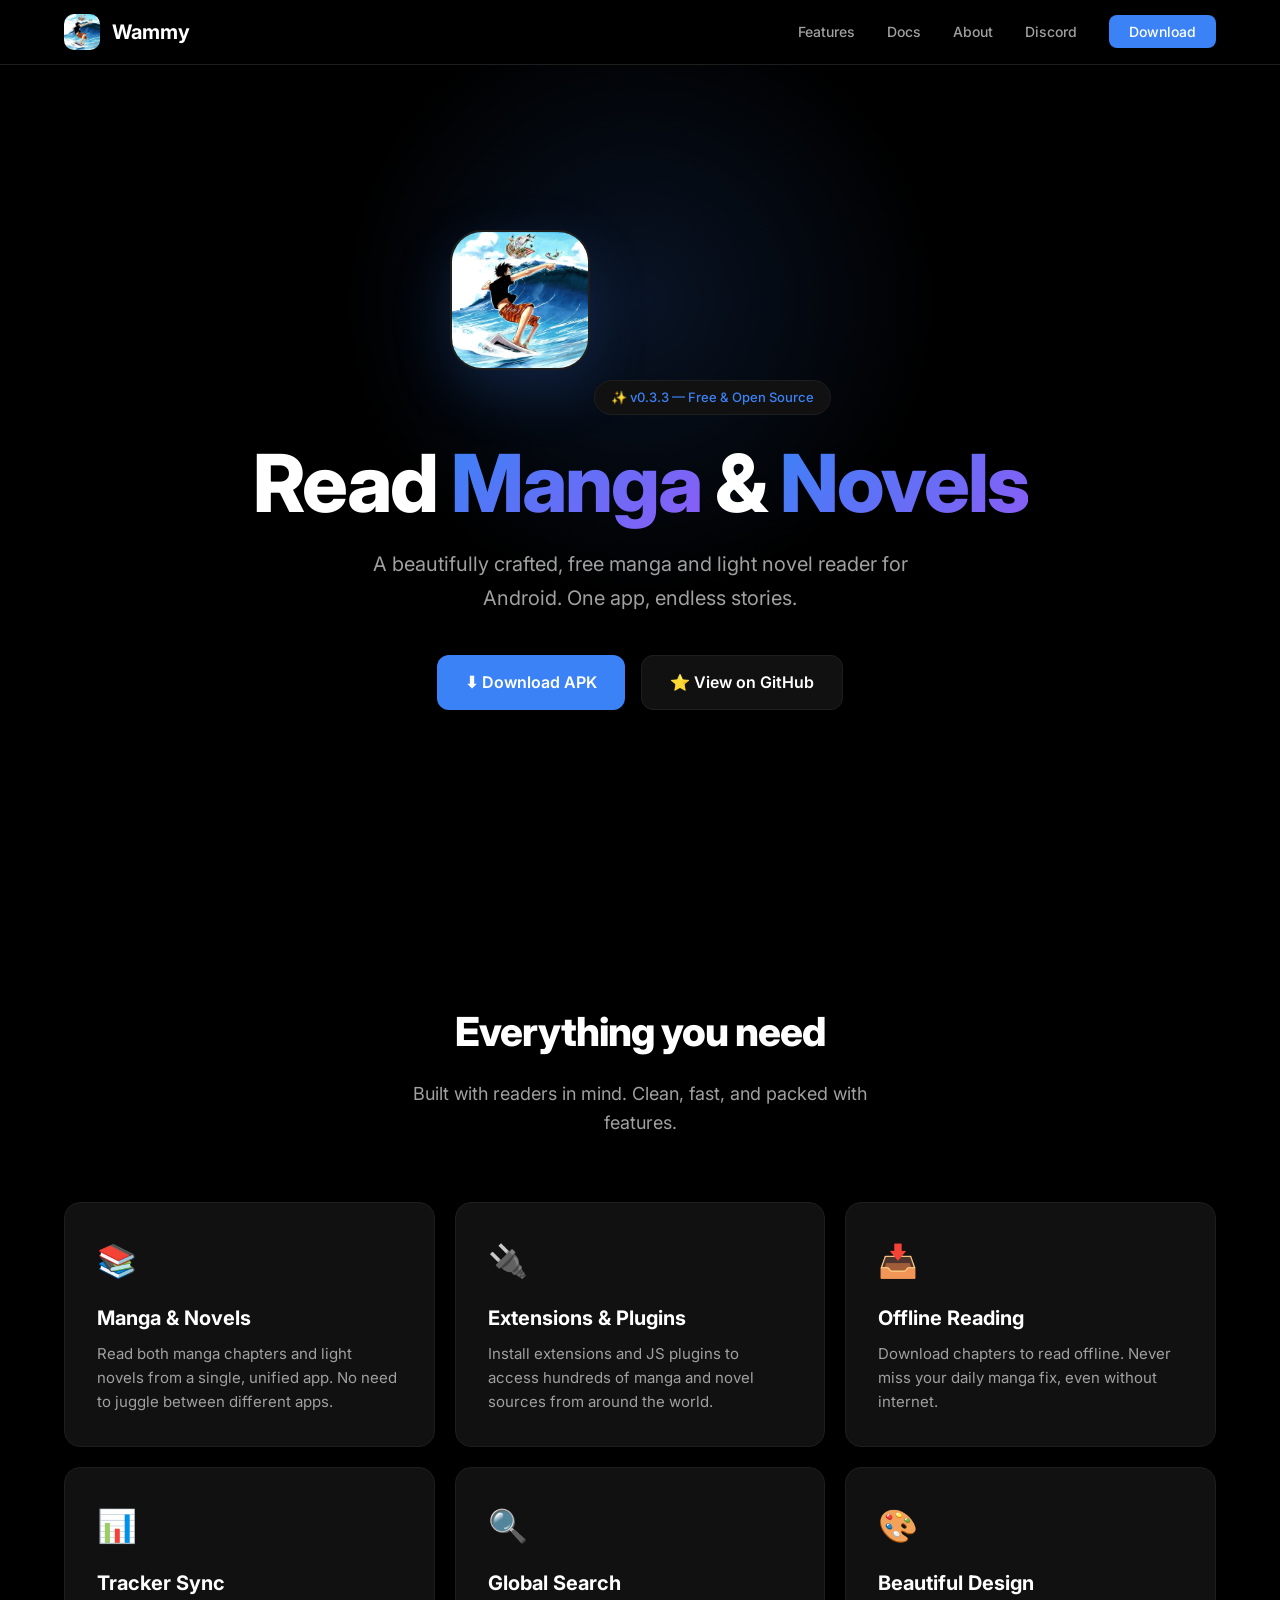
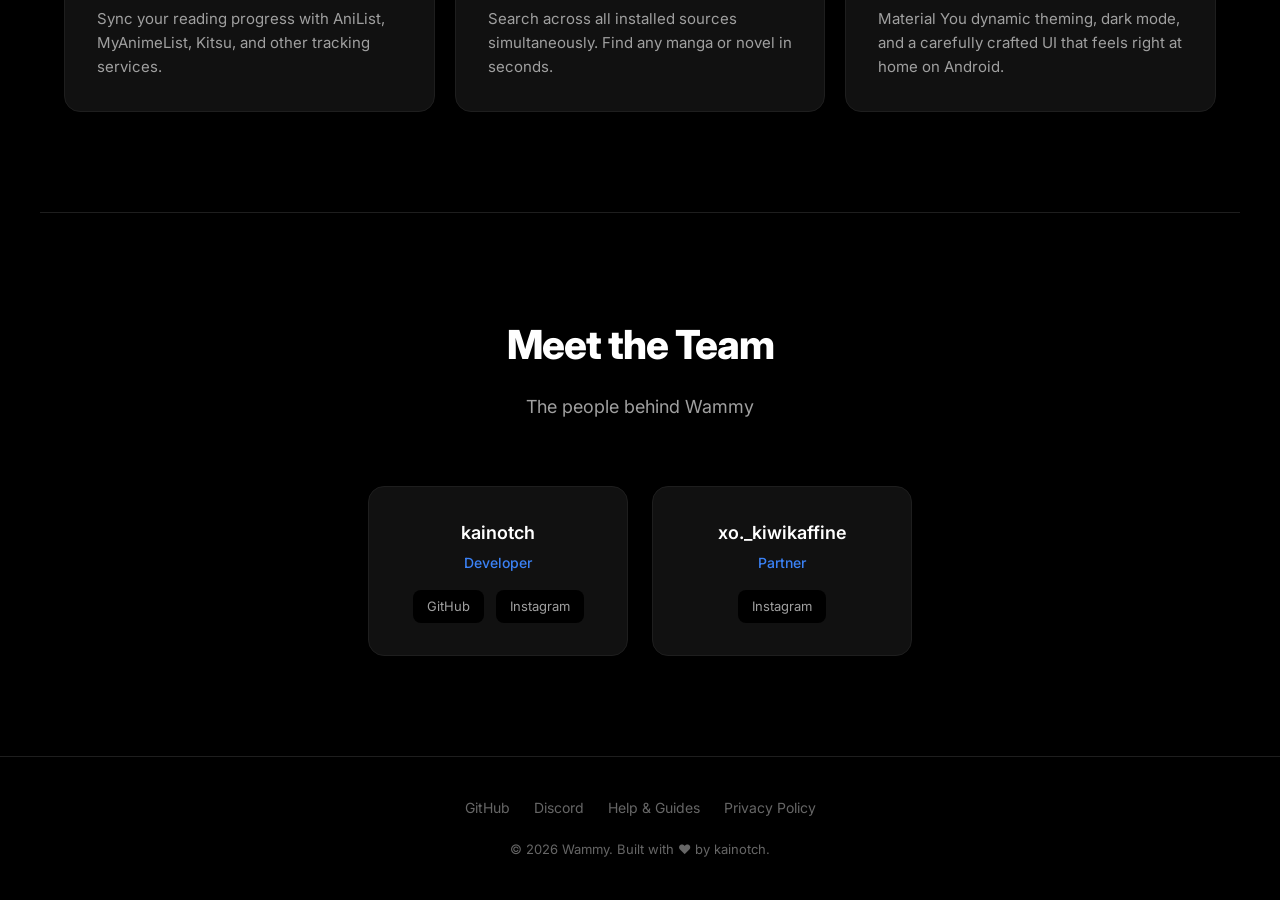
==== index.html @ 6b8b0a70 "Initial website launch" ====
<!DOCTYPE html>
<html lang="en">
<head>
    <meta charset="UTF-8">
    <meta name="viewport" content="width=device-width, initial-scale=1.0">
    <title>Wammy — Manga & Novel Reader</title>
    <meta name="description" content="Wammy is a free, open-source manga and novel reader for Android. Read manga and light novels from multiple sources in one beautiful app.">
    <meta name="theme-color" content="#000000">
    <meta property="og:title" content="Wammy — Manga & Novel Reader">
    <meta property="og:description" content="A free, open-source manga and novel reader for Android.">
    <meta property="og:image" content="https://wammy-otaku.github.io/assets/wammy-logo.jpg">
    <meta property="og:type" content="website">
    <meta property="og:url" content="https://wammy-otaku.github.io">
    <link rel="icon" type="image/jpeg" href="/assets/wammy-logo.jpg">
    <style>
        @import url('https://fonts.googleapis.com/css2?family=Inter:wght@300;400;500;600;700;800;900&display=swap');

        * {
            margin: 0;
            padding: 0;
            box-sizing: border-box;
        }

        :root {
            --bg-primary: #000000;
            --bg-secondary: #0a0a0a;
            --bg-card: #111111;
            --bg-card-hover: #1a1a1a;
            --text-primary: #ffffff;
            --text-secondary: #a0a0a0;
            --text-muted: #666666;
            --accent: #3b82f6;
            --accent-hover: #2563eb;
            --accent-glow: rgba(59, 130, 246, 0.15);
            --border: #1e1e1e;
            --gradient-start: #3b82f6;
            --gradient-end: #8b5cf6;
        }

        body {
            font-family: 'Inter', -apple-system, BlinkMacSystemFont, sans-serif;
            background: var(--bg-primary);
            color: var(--text-primary);
            line-height: 1.6;
            overflow-x: hidden;
        }

        /* Navbar */
        nav {
            position: fixed;
            top: 0;
            width: 100%;
            z-index: 100;
            background: rgba(0, 0, 0, 0.8);
            backdrop-filter: blur(20px);
            -webkit-backdrop-filter: blur(20px);
            border-bottom: 1px solid var(--border);
        }

        .nav-container {
            max-width: 1200px;
            margin: 0 auto;
            padding: 0 24px;
            height: 64px;
            display: flex;
            align-items: center;
            justify-content: space-between;
        }

        .nav-brand {
            display: flex;
            align-items: center;
            gap: 12px;
            text-decoration: none;
            color: var(--text-primary);
            font-weight: 700;
            font-size: 20px;
        }

        .nav-brand img {
            width: 36px;
            height: 36px;
            border-radius: 10px;
        }

        .nav-links {
            display: flex;
            gap: 32px;
            list-style: none;
        }

        .nav-links a {
            text-decoration: none;
            color: var(--text-secondary);
            font-size: 14px;
            font-weight: 500;
            transition: color 0.2s;
        }

        .nav-links a:hover {
            color: var(--text-primary);
        }

        .nav-cta {
            background: var(--accent);
            color: white !important;
            padding: 8px 20px;
            border-radius: 8px;
            font-weight: 600;
            transition: background 0.2s, transform 0.2s;
        }

        .nav-cta:hover {
            background: var(--accent-hover);
            transform: translateY(-1px);
        }

        /* Hero */
        .hero {
            min-height: 100vh;
            display: flex;
            align-items: center;
            justify-content: center;
            text-align: center;
            padding: 120px 24px 80px;
            position: relative;
        }

        .hero::before {
            content: '';
            position: absolute;
            top: 0;
            left: 50%;
            transform: translateX(-50%);
            width: 600px;
            height: 600px;
            background: radial-gradient(circle, var(--accent-glow) 0%, transparent 70%);
            pointer-events: none;
        }

        .hero-content {
            max-width: 800px;
            position: relative;
            z-index: 1;
        }

        .hero-logo {
            width: 140px;
            height: 140px;
            border-radius: 32px;
            margin-bottom: 32px;
            box-shadow: 0 20px 60px rgba(59, 130, 246, 0.2);
            border: 2px solid var(--border);
        }

        .hero-badge {
            display: inline-block;
            padding: 6px 16px;
            background: var(--bg-card);
            border: 1px solid var(--border);
            border-radius: 100px;
            font-size: 13px;
            color: var(--accent);
            font-weight: 500;
            margin-bottom: 24px;
        }

        .hero h1 {
            font-size: clamp(48px, 8vw, 80px);
            font-weight: 800;
            letter-spacing: -2px;
            line-height: 1.1;
            margin-bottom: 20px;
        }

        .hero h1 span {
            background: linear-gradient(135deg, var(--gradient-start), var(--gradient-end));
            -webkit-background-clip: text;
            -webkit-text-fill-color: transparent;
            background-clip: text;
        }

        .hero p {
            font-size: 20px;
            color: var(--text-secondary);
            max-width: 560px;
            margin: 0 auto 40px;
            line-height: 1.7;
        }

        .hero-buttons {
            display: flex;
            gap: 16px;
            justify-content: center;
            flex-wrap: wrap;
        }

        .btn {
            display: inline-flex;
            align-items: center;
            gap: 8px;
            padding: 14px 28px;
            border-radius: 12px;
            font-size: 16px;
            font-weight: 600;
            text-decoration: none;
            transition: all 0.2s;
        }

        .btn-primary {
            background: var(--accent);
            color: white;
        }

        .btn-primary:hover {
            background: var(--accent-hover);
            transform: translateY(-2px);
            box-shadow: 0 8px 32px rgba(59, 130, 246, 0.3);
        }

        .btn-secondary {
            background: var(--bg-card);
            color: var(--text-primary);
            border: 1px solid var(--border);
        }

        .btn-secondary:hover {
            background: var(--bg-card-hover);
            transform: translateY(-2px);
        }

        /* Features */
        .section {
            padding: 100px 24px;
            max-width: 1200px;
            margin: 0 auto;
        }

        .section-header {
            text-align: center;
            margin-bottom: 64px;
        }

        .section-header h2 {
            font-size: 40px;
            font-weight: 800;
            letter-spacing: -1px;
            margin-bottom: 16px;
        }

        .section-header p {
            color: var(--text-secondary);
            font-size: 18px;
            max-width: 500px;
            margin: 0 auto;
        }

        .features-grid {
            display: grid;
            grid-template-columns: repeat(auto-fit, minmax(320px, 1fr));
            gap: 20px;
        }

        .feature-card {
            background: var(--bg-card);
            border: 1px solid var(--border);
            border-radius: 16px;
            padding: 32px;
            transition: all 0.3s;
        }

        .feature-card:hover {
            background: var(--bg-card-hover);
            border-color: #2a2a2a;
            transform: translateY(-4px);
        }

        .feature-icon {
            font-size: 32px;
            margin-bottom: 16px;
        }

        .feature-card h3 {
            font-size: 20px;
            font-weight: 700;
            margin-bottom: 8px;
        }

        .feature-card p {
            color: var(--text-secondary);
            font-size: 15px;
            line-height: 1.6;
        }

        /* About Developer */
        .about-section {
            border-top: 1px solid var(--border);
        }

        .developer-cards {
            display: flex;
            gap: 24px;
            justify-content: center;
            flex-wrap: wrap;
        }

        .dev-card {
            background: var(--bg-card);
            border: 1px solid var(--border);
            border-radius: 16px;
            padding: 32px;
            text-align: center;
            min-width: 260px;
            transition: all 0.3s;
        }

        .dev-card:hover {
            background: var(--bg-card-hover);
            transform: translateY(-4px);
        }

        .dev-card h3 {
            font-size: 18px;
            font-weight: 600;
            margin-bottom: 4px;
        }

        .dev-card .role {
            color: var(--accent);
            font-size: 14px;
            font-weight: 500;
            margin-bottom: 16px;
        }

        .dev-links {
            display: flex;
            gap: 12px;
            justify-content: center;
        }

        .dev-links a {
            color: var(--text-secondary);
            text-decoration: none;
            font-size: 13px;
            padding: 6px 14px;
            background: var(--bg-primary);
            border-radius: 8px;
            transition: all 0.2s;
        }

        .dev-links a:hover {
            color: var(--text-primary);
            background: var(--bg-card-hover);
        }

        /* Footer */
        footer {
            border-top: 1px solid var(--border);
            padding: 40px 24px;
            text-align: center;
        }

        .footer-content {
            max-width: 1200px;
            margin: 0 auto;
        }

        .footer-links {
            display: flex;
            gap: 24px;
            justify-content: center;
            margin-bottom: 20px;
            flex-wrap: wrap;
        }

        .footer-links a {
            color: var(--text-muted);
            text-decoration: none;
            font-size: 14px;
            transition: color 0.2s;
        }

        .footer-links a:hover {
            color: var(--text-primary);
        }

        .footer-copy {
            color: var(--text-muted);
            font-size: 13px;
        }

        /* Responsive */
        @media (max-width: 768px) {
            .nav-links {
                display: none;
            }

            .hero h1 {
                font-size: 40px;
                letter-spacing: -1px;
            }

            .hero p {
                font-size: 17px;
            }

            .features-grid {
                grid-template-columns: 1fr;
            }
        }
    </style>
</head>
<body>

    <!-- Navbar -->
    <nav>
        <div class="nav-container">
            <a href="/" class="nav-brand">
                <img src="/assets/wammy-logo.jpg" alt="Wammy">
                Wammy
            </a>
            <ul class="nav-links">
                <li><a href="#features">Features</a></li>
                <li><a href="/docs/guides/troubleshooting/">Docs</a></li>
                <li><a href="#about">About</a></li>
                <li><a href="https://discord.gg/yWgrg3Ep8G" target="_blank">Discord</a></li>
                <li><a href="https://github.com/wammy-otaku/wammy/releases" class="nav-cta" target="_blank">Download</a></li>
            </ul>
        </div>
    </nav>

    <!-- Hero -->
    <section class="hero">
        <div class="hero-content">
            <img src="/assets/wammy-logo.jpg" alt="Wammy Logo" class="hero-logo">
            <div class="hero-badge">✨ v0.3.3 — Free & Open Source</div>
            <h1>Read <span>Manga</span> & <span>Novels</span></h1>
            <p>A beautifully crafted, free manga and light novel reader for Android. One app, endless stories.</p>
            <div class="hero-buttons">
                <a href="https://github.com/wammy-otaku/wammy/releases" class="btn btn-primary" target="_blank">
                    ⬇ Download APK
                </a>
                <a href="https://github.com/wammy-otaku/wammy" class="btn btn-secondary" target="_blank">
                    ⭐ View on GitHub
                </a>
            </div>
        </div>
    </section>

    <!-- Features -->
    <section class="section" id="features">
        <div class="section-header">
            <h2>Everything you need</h2>
            <p>Built with readers in mind. Clean, fast, and packed with features.</p>
        </div>
        <div class="features-grid">
            <div class="feature-card">
                <div class="feature-icon">📚</div>
                <h3>Manga & Novels</h3>
                <p>Read both manga chapters and light novels from a single, unified app. No need to juggle between different apps.</p>
            </div>
            <div class="feature-card">
                <div class="feature-icon">🔌</div>
                <h3>Extensions & Plugins</h3>
                <p>Install extensions and JS plugins to access hundreds of manga and novel sources from around the world.</p>
            </div>
            <div class="feature-card">
                <div class="feature-icon">📥</div>
                <h3>Offline Reading</h3>
                <p>Download chapters to read offline. Never miss your daily manga fix, even without internet.</p>
            </div>
            <div class="feature-card">
                <div class="feature-icon">📊</div>
                <h3>Tracker Sync</h3>
                <p>Sync your reading progress with AniList, MyAnimeList, Kitsu, and other tracking services.</p>
            </div>
            <div class="feature-card">
                <div class="feature-icon">🔍</div>
                <h3>Global Search</h3>
                <p>Search across all installed sources simultaneously. Find any manga or novel in seconds.</p>
            </div>
            <div class="feature-card">
                <div class="feature-icon">🎨</div>
                <h3>Beautiful Design</h3>
                <p>Material You dynamic theming, dark mode, and a carefully crafted UI that feels right at home on Android.</p>
            </div>
        </div>
    </section>

    <!-- About -->
    <section class="section about-section" id="about">
        <div class="section-header">
            <h2>Meet the Team</h2>
            <p>The people behind Wammy</p>
        </div>
        <div class="developer-cards">
            <div class="dev-card">
                <h3>kainotch</h3>
                <div class="role">Developer</div>
                <div class="dev-links">
                    <a href="https://github.com/kainotch" target="_blank">GitHub</a>
                    <a href="https://instagram.com/kainotch" target="_blank">Instagram</a>
                </div>
            </div>
            <div class="dev-card">
                <h3>xo._kiwikaffine</h3>
                <div class="role">Partner</div>
                <div class="dev-links">
                    <a href="https://instagram.com/xo._kiwikaffine" target="_blank">Instagram</a>
                </div>
            </div>
        </div>
    </section>

    <!-- Footer -->
    <footer>
        <div class="footer-content">
            <div class="footer-links">
                <a href="https://github.com/wammy-otaku/wammy" target="_blank">GitHub</a>
                <a href="https://discord.gg/yWgrg3Ep8G" target="_blank">Discord</a>
                <a href="/docs/guides/troubleshooting/">Help & Guides</a>
                <a href="/privacy/">Privacy Policy</a>
            </div>
            <p class="footer-copy">© 2026 Wammy. Built with ❤️ by kainotch.</p>
        </div>
    </footer>

</body>
</html>
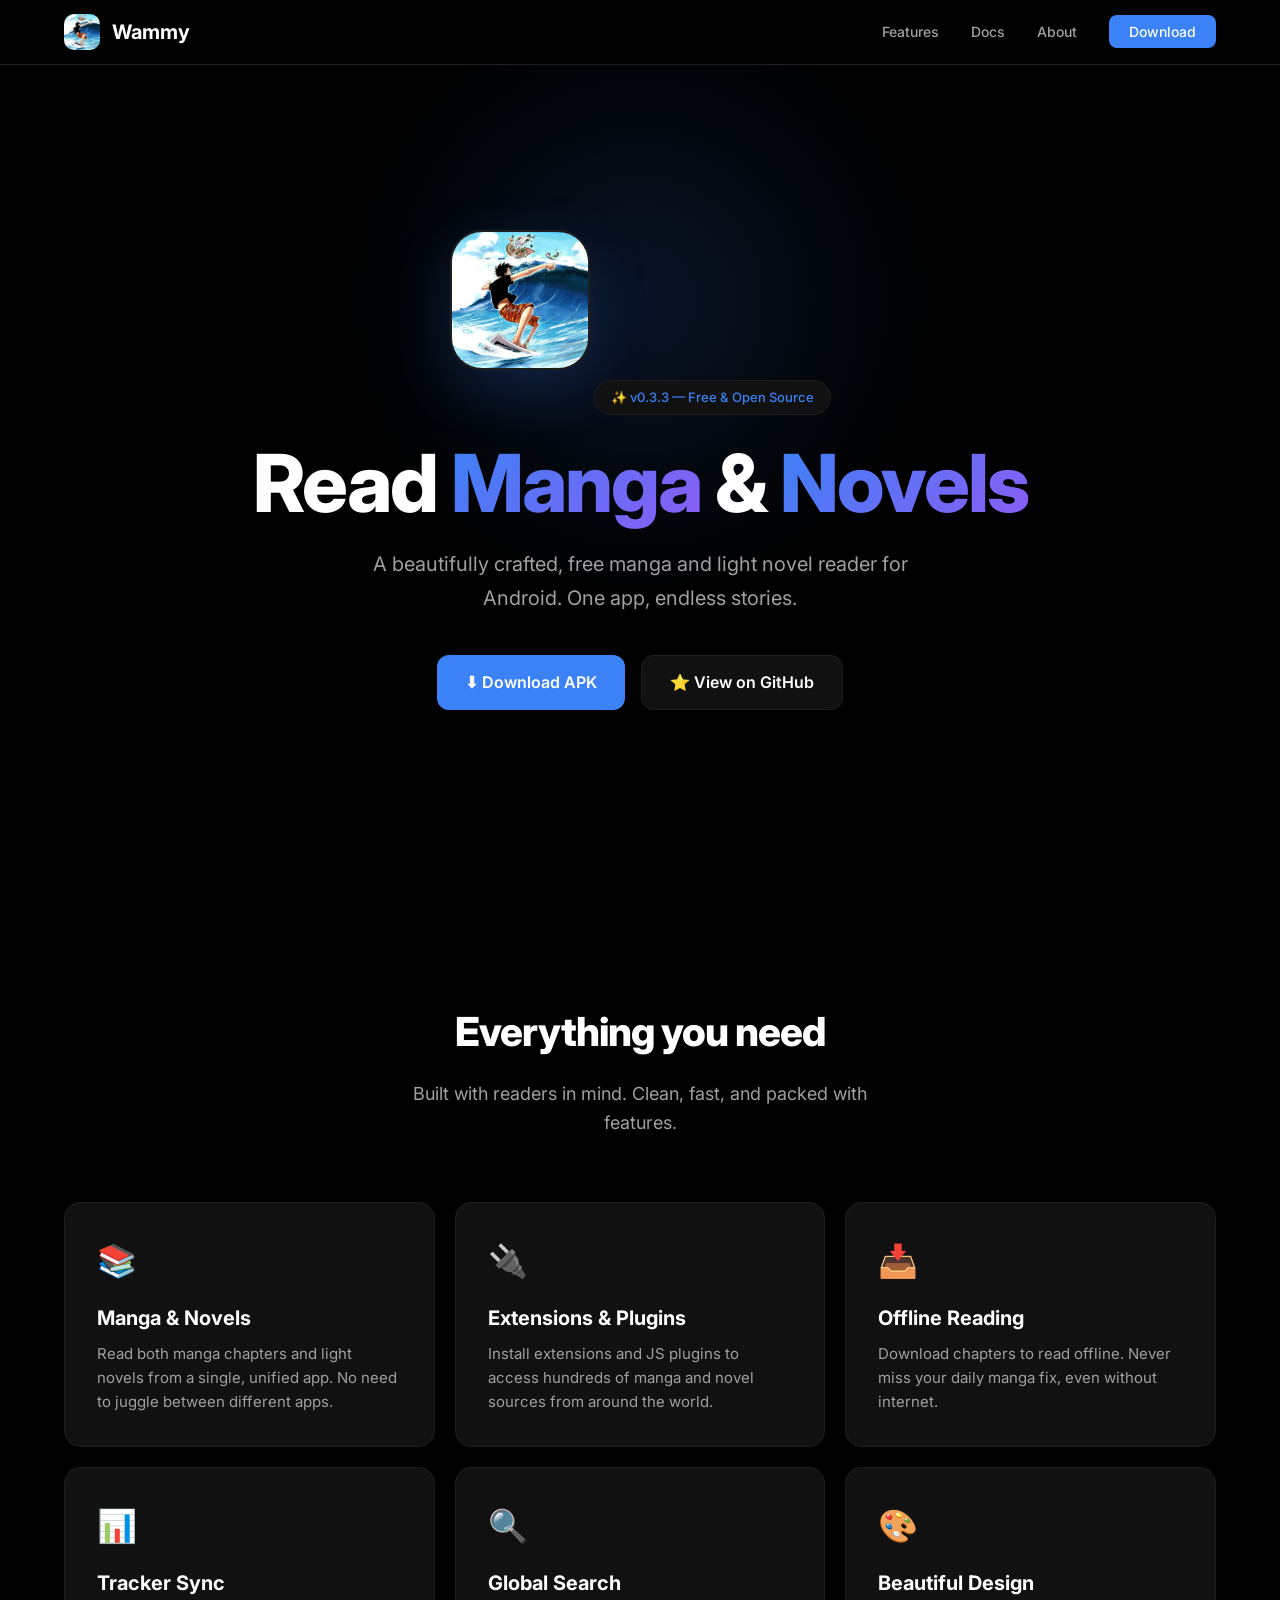
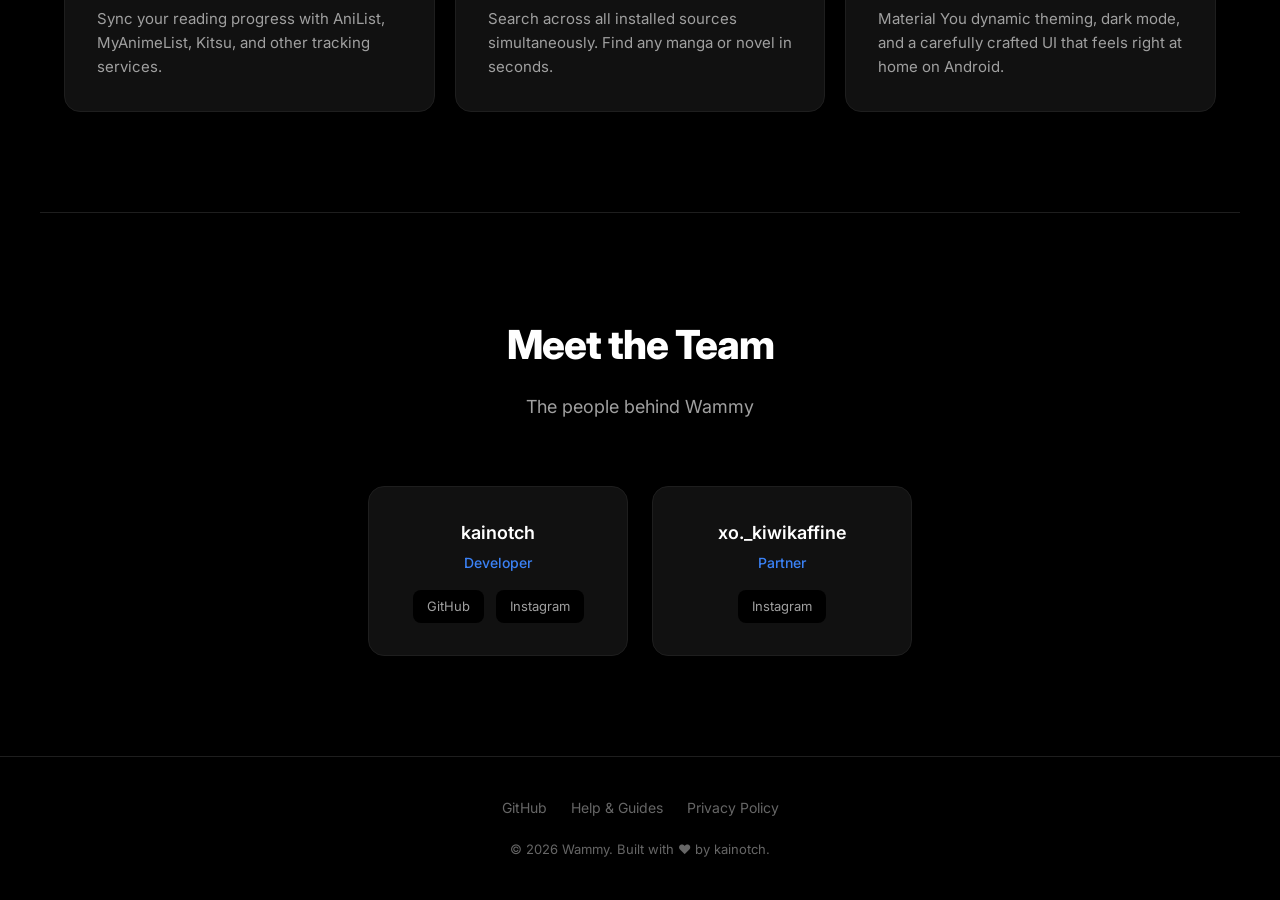
==== commit b004aefa: "Remove Discord references" ====
--- a/index.html
+++ b/index.html
@@ -423,7 +423,7 @@
                 <li><a href="#features">Features</a></li>
                 <li><a href="/docs/guides/troubleshooting/">Docs</a></li>
                 <li><a href="#about">About</a></li>
-                <li><a href="https://discord.gg/yWgrg3Ep8G" target="_blank">Discord</a></li>
+                
                 <li><a href="https://github.com/wammy-otaku/wammy/releases" class="nav-cta" target="_blank">Download</a></li>
             </ul>
         </div>
@@ -517,7 +517,7 @@
         <div class="footer-content">
             <div class="footer-links">
                 <a href="https://github.com/wammy-otaku/wammy" target="_blank">GitHub</a>
-                <a href="https://discord.gg/yWgrg3Ep8G" target="_blank">Discord</a>
+                
                 <a href="/docs/guides/troubleshooting/">Help & Guides</a>
                 <a href="/privacy/">Privacy Policy</a>
             </div>
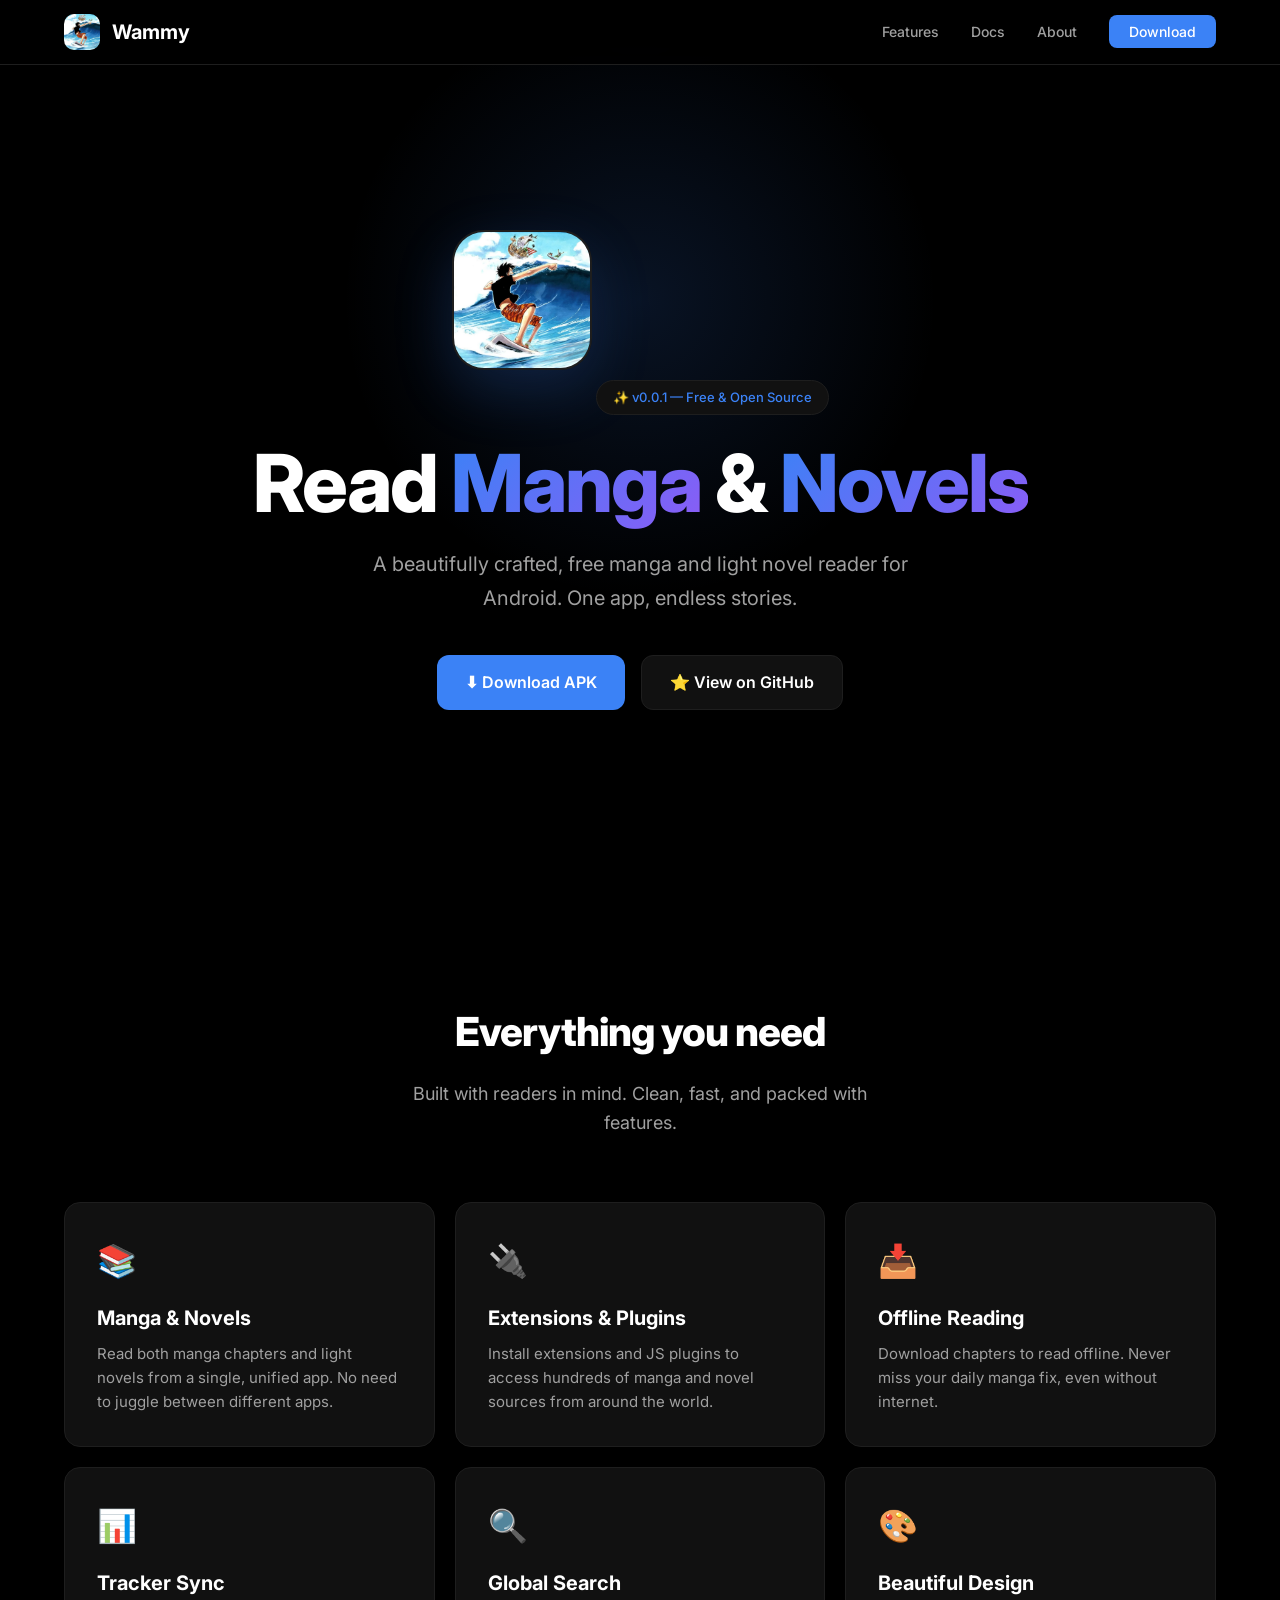
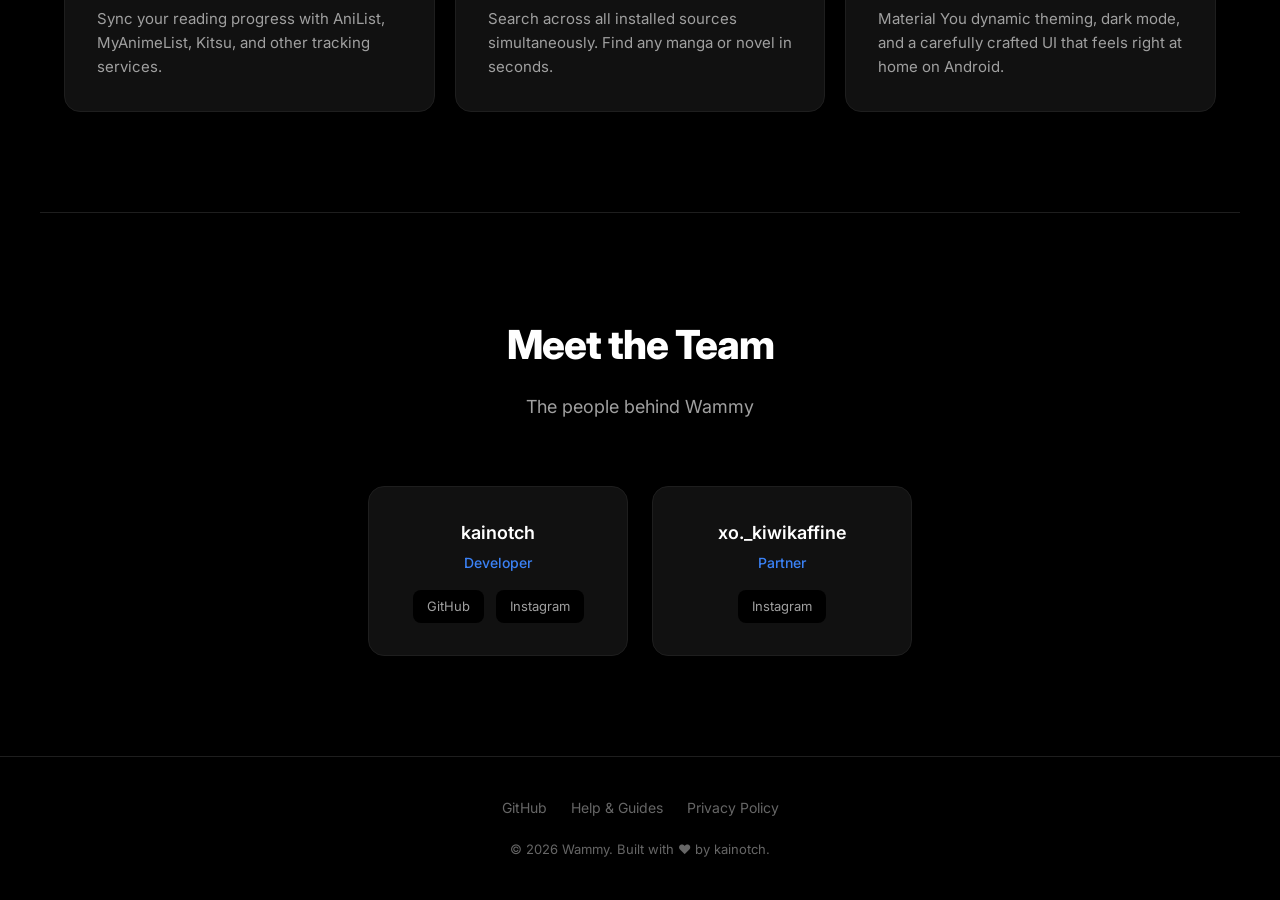
==== commit 9e14339e: "Fix logo paths and repository URLs" ====
--- a/index.html
+++ b/index.html
@@ -11,7 +11,7 @@
     <meta property="og:image" content="https://wammy-otaku.github.io/assets/wammy-logo.jpg">
     <meta property="og:type" content="website">
     <meta property="og:url" content="https://wammy-otaku.github.io">
-    <link rel="icon" type="image/jpeg" href="/assets/wammy-logo.jpg">
+    <link rel="icon" type="image/jpeg" href="assets/wammy-logo.jpg">
     <style>
         @import url('https://fonts.googleapis.com/css2?family=Inter:wght@300;400;500;600;700;800;900&display=swap');
 
@@ -416,15 +416,15 @@
     <nav>
         <div class="nav-container">
             <a href="/" class="nav-brand">
-                <img src="/assets/wammy-logo.jpg" alt="Wammy">
+                <img src="assets/wammy-logo.jpg" alt="Wammy">
                 Wammy
             </a>
             <ul class="nav-links">
                 <li><a href="#features">Features</a></li>
-                <li><a href="/docs/guides/troubleshooting/">Docs</a></li>
+                <li><a href="docs/guides/troubleshooting/">Docs</a></li>
                 <li><a href="#about">About</a></li>
                 
-                <li><a href="https://github.com/wammy-otaku/wammy/releases" class="nav-cta" target="_blank">Download</a></li>
+                <li><a href="https://github.com/kainotch/Wammy/releases" class="nav-cta" target="_blank">Download</a></li>
             </ul>
         </div>
     </nav>
@@ -432,15 +432,15 @@
     <!-- Hero -->
     <section class="hero">
         <div class="hero-content">
-            <img src="/assets/wammy-logo.jpg" alt="Wammy Logo" class="hero-logo">
-            <div class="hero-badge">✨ v0.3.3 — Free & Open Source</div>
+            <img src="assets/wammy-logo.jpg" alt="Wammy Logo" class="hero-logo">
+            <div class="hero-badge">✨ v0.0.1 — Free & Open Source</div>
             <h1>Read <span>Manga</span> & <span>Novels</span></h1>
             <p>A beautifully crafted, free manga and light novel reader for Android. One app, endless stories.</p>
             <div class="hero-buttons">
-                <a href="https://github.com/wammy-otaku/wammy/releases" class="btn btn-primary" target="_blank">
+                <a href="https://github.com/kainotch/Wammy/releases" class="btn btn-primary" target="_blank">
                     ⬇ Download APK
                 </a>
-                <a href="https://github.com/wammy-otaku/wammy" class="btn btn-secondary" target="_blank">
+                <a href="https://github.com/kainotch/Wammy" class="btn btn-secondary" target="_blank">
                     ⭐ View on GitHub
                 </a>
             </div>
@@ -516,9 +516,9 @@
     <footer>
         <div class="footer-content">
             <div class="footer-links">
-                <a href="https://github.com/wammy-otaku/wammy" target="_blank">GitHub</a>
+                <a href="https://github.com/kainotch/Wammy" target="_blank">GitHub</a>
                 
-                <a href="/docs/guides/troubleshooting/">Help & Guides</a>
+                <a href="docs/guides/troubleshooting/">Help & Guides</a>
                 <a href="/privacy/">Privacy Policy</a>
             </div>
             <p class="footer-copy">© 2026 Wammy. Built with ❤️ by kainotch.</p>
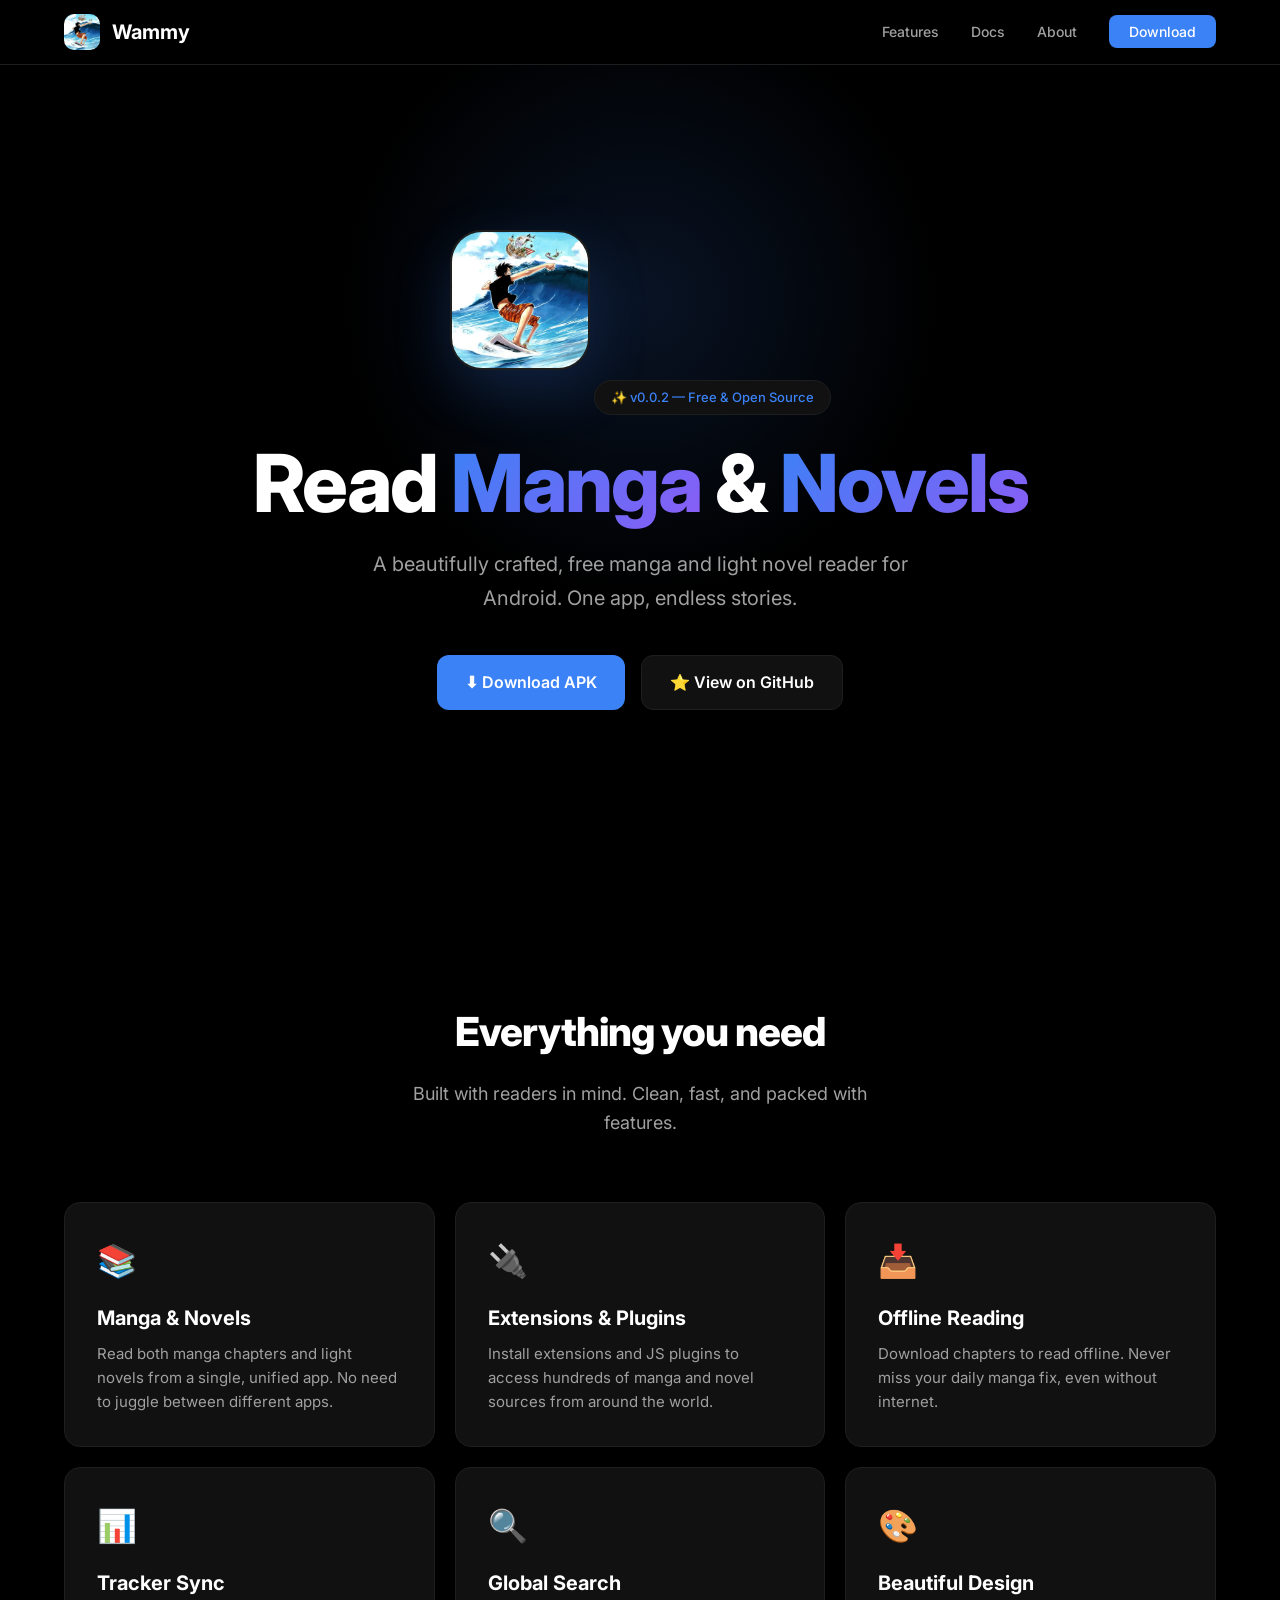
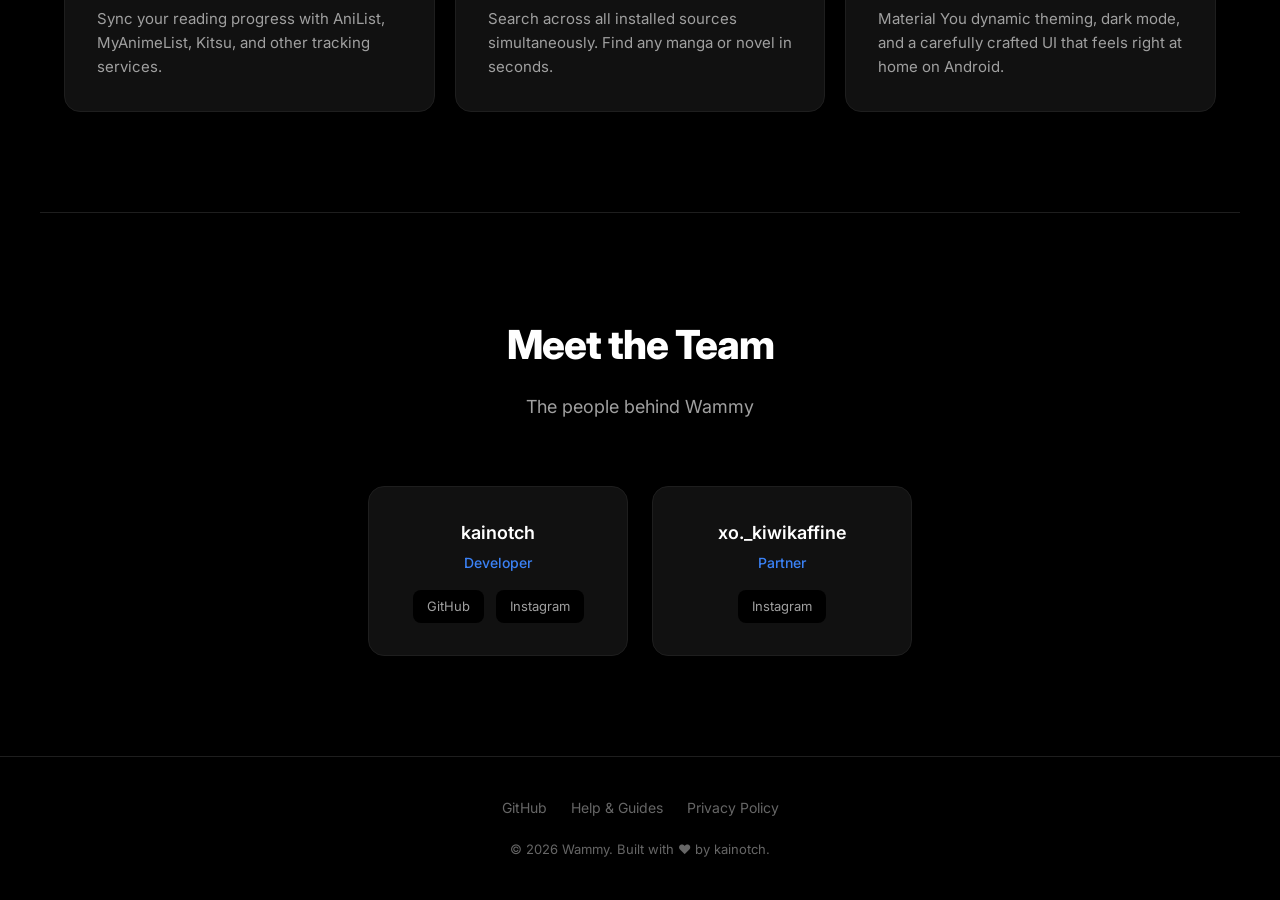
==== commit 956aad17: "Update download links to v0.0.2" ====
--- a/index.html
+++ b/index.html
@@ -424,7 +424,7 @@
                 <li><a href="docs/guides/troubleshooting/">Docs</a></li>
                 <li><a href="#about">About</a></li>
                 
-                <li><a href="https://github.com/kainotch/Wammy/releases" class="nav-cta" target="_blank">Download</a></li>
+                <li><a href="download.html" class="nav-cta">Download</a></li>
             </ul>
         </div>
     </nav>
@@ -433,11 +433,11 @@
     <section class="hero">
         <div class="hero-content">
             <img src="assets/wammy-logo.jpg" alt="Wammy Logo" class="hero-logo">
-            <div class="hero-badge">✨ v0.0.1 — Free & Open Source</div>
+            <div class="hero-badge">✨ v0.0.2 — Free & Open Source</div>
             <h1>Read <span>Manga</span> & <span>Novels</span></h1>
             <p>A beautifully crafted, free manga and light novel reader for Android. One app, endless stories.</p>
             <div class="hero-buttons">
-                <a href="https://github.com/kainotch/Wammy/releases" class="btn btn-primary" target="_blank">
+                <a href="download.html" class="btn btn-primary">
                     ⬇ Download APK
                 </a>
                 <a href="https://github.com/kainotch/Wammy" class="btn btn-secondary" target="_blank">
@@ -527,3 +527,4 @@
 
 </body>
 </html>
+
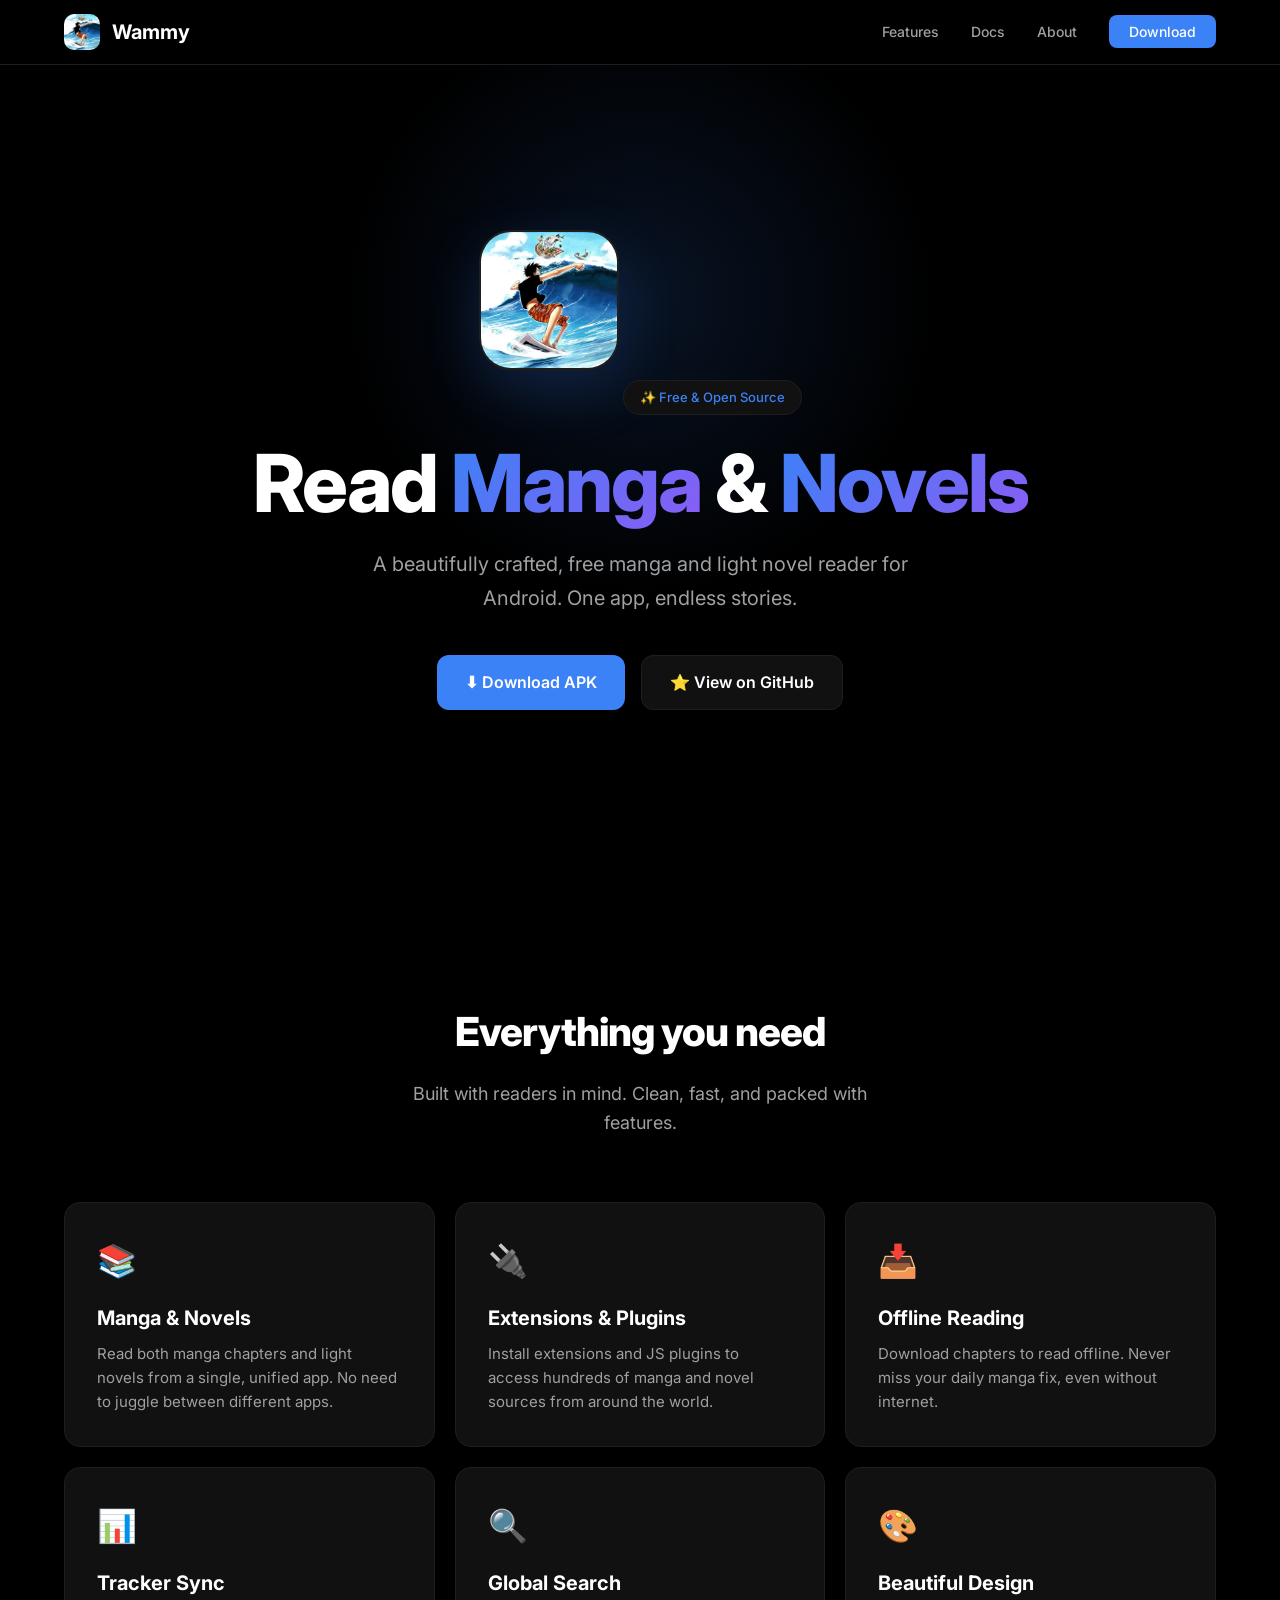
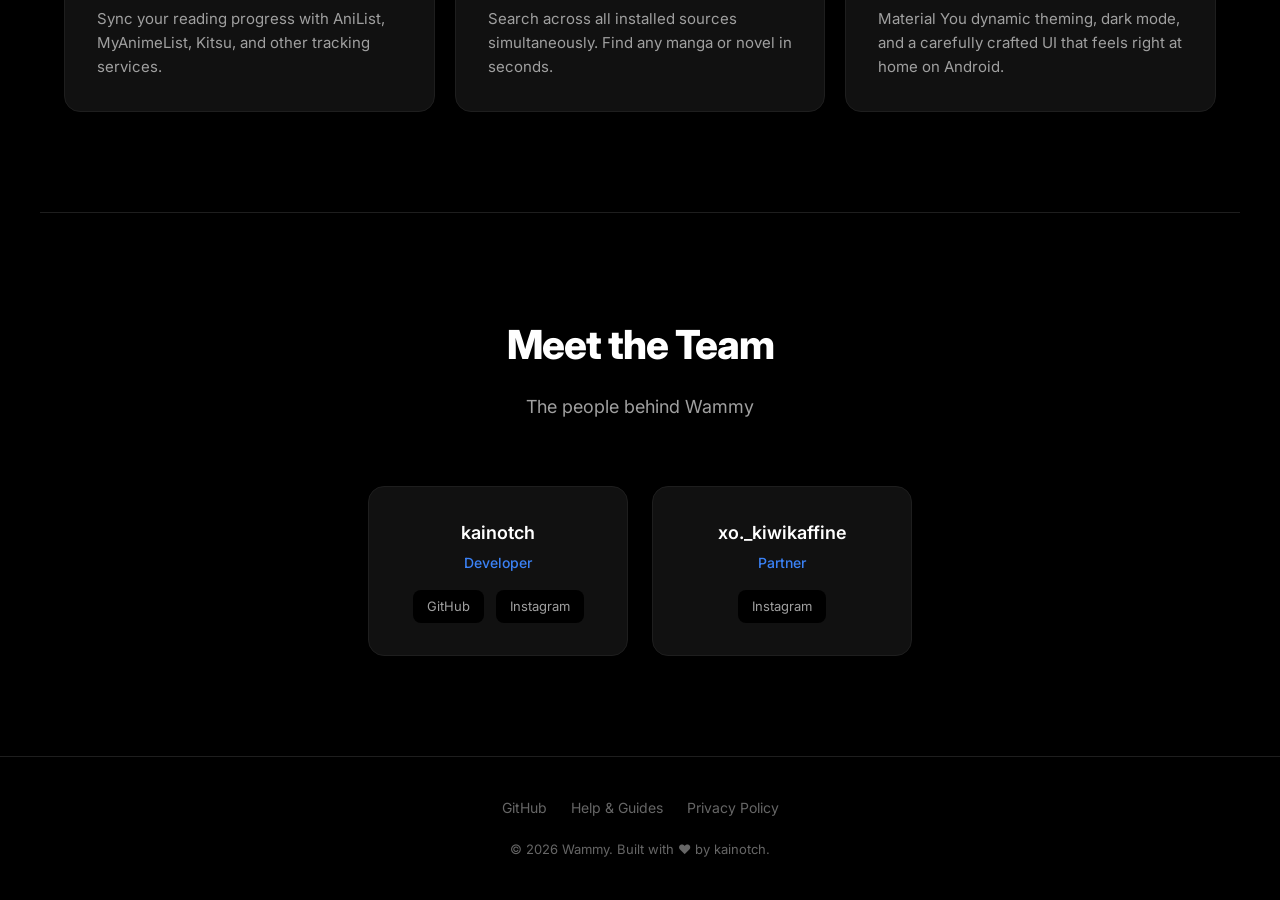
==== commit 3f17b27a: "Auto-fetch latest version and download links from GitHub releases" ====
--- a/index.html
+++ b/index.html
@@ -433,7 +433,7 @@
     <section class="hero">
         <div class="hero-content">
             <img src="assets/wammy-logo.jpg" alt="Wammy Logo" class="hero-logo">
-            <div class="hero-badge">✨ v0.0.2 — Free & Open Source</div>
+            <div class="hero-badge" id="version-badge">✨ Loading... — Free & Open Source</div>
             <h1>Read <span>Manga</span> & <span>Novels</span></h1>
             <p>A beautifully crafted, free manga and light novel reader for Android. One app, endless stories.</p>
             <div class="hero-buttons">
@@ -525,6 +525,21 @@
         </div>
     </footer>
 
+<script>
+    fetch('https://api.github.com/repos/kainotch/Wammy/releases/latest')
+        .then(r => r.json())
+        .then(data => {
+            const badge = document.getElementById('version-badge');
+            if (badge && data.tag_name) {
+                badge.textContent = '✨ ' + data.tag_name + ' — Free & Open Source';
+            }
+        })
+        .catch(() => {
+            const badge = document.getElementById('version-badge');
+            if (badge) badge.textContent = '✨ Free & Open Source';
+        });
+</script>
+
 </body>
 </html>
 
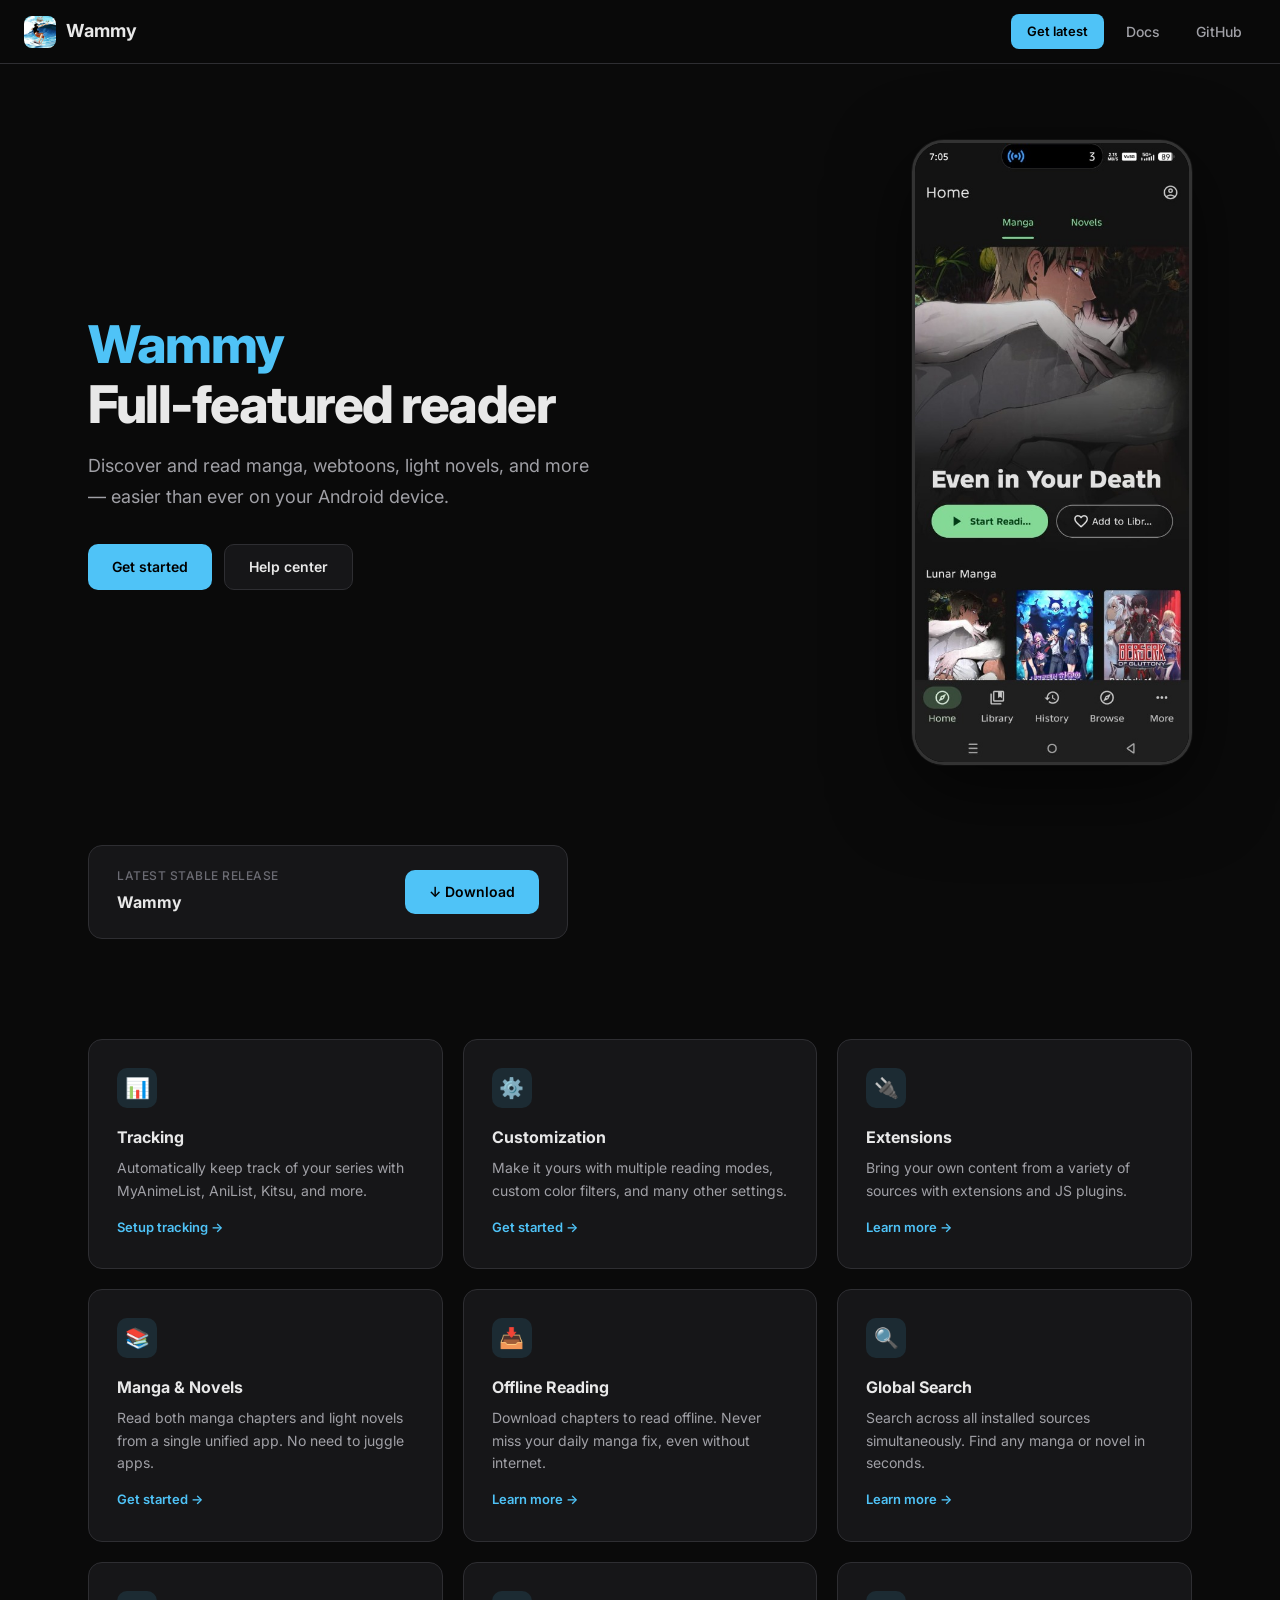
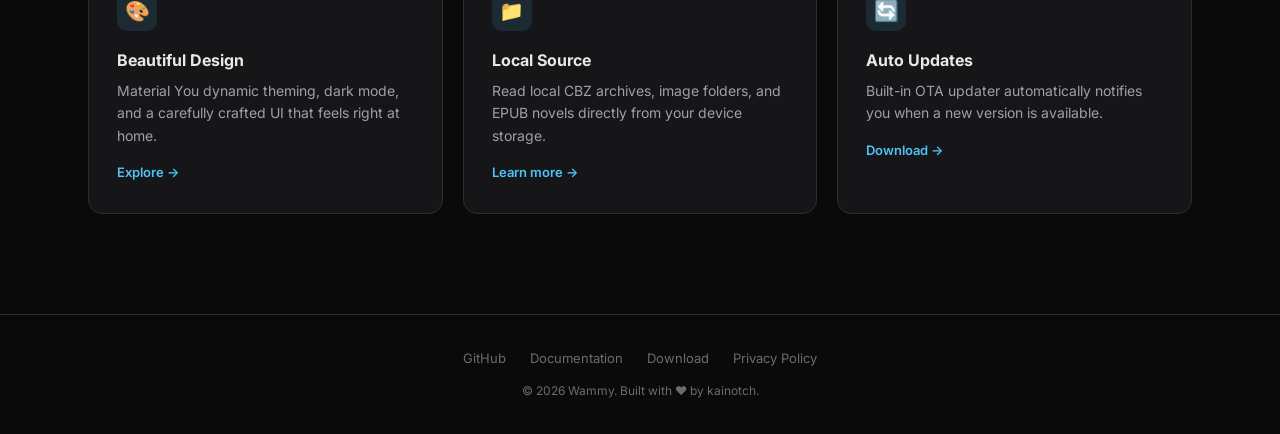
==== commit b834fd24: "Complete Website Redesign (Mihon-inspired)" ====
--- a/index.html
+++ b/index.html
@@ -5,509 +5,117 @@
     <meta name="viewport" content="width=device-width, initial-scale=1.0">
     <title>Wammy — Manga & Novel Reader</title>
     <meta name="description" content="Wammy is a free, open-source manga and novel reader for Android. Read manga and light novels from multiple sources in one beautiful app.">
-    <meta name="theme-color" content="#000000">
+    <meta name="theme-color" content="#0a0a0a">
     <meta property="og:title" content="Wammy — Manga & Novel Reader">
     <meta property="og:description" content="A free, open-source manga and novel reader for Android.">
     <meta property="og:image" content="https://wammy-otaku.github.io/assets/wammy-logo.jpg">
     <meta property="og:type" content="website">
     <meta property="og:url" content="https://wammy-otaku.github.io">
     <link rel="icon" type="image/jpeg" href="assets/wammy-logo.jpg">
-    <style>
-        @import url('https://fonts.googleapis.com/css2?family=Inter:wght@300;400;500;600;700;800;900&display=swap');
-
-        * {
-            margin: 0;
-            padding: 0;
-            box-sizing: border-box;
-        }
-
-        :root {
-            --bg-primary: #000000;
-            --bg-secondary: #0a0a0a;
-            --bg-card: #111111;
-            --bg-card-hover: #1a1a1a;
-            --text-primary: #ffffff;
-            --text-secondary: #a0a0a0;
-            --text-muted: #666666;
-            --accent: #3b82f6;
-            --accent-hover: #2563eb;
-            --accent-glow: rgba(59, 130, 246, 0.15);
-            --border: #1e1e1e;
-            --gradient-start: #3b82f6;
-            --gradient-end: #8b5cf6;
-        }
-
-        body {
-            font-family: 'Inter', -apple-system, BlinkMacSystemFont, sans-serif;
-            background: var(--bg-primary);
-            color: var(--text-primary);
-            line-height: 1.6;
-            overflow-x: hidden;
-        }
-
-        /* Navbar */
-        nav {
-            position: fixed;
-            top: 0;
-            width: 100%;
-            z-index: 100;
-            background: rgba(0, 0, 0, 0.8);
-            backdrop-filter: blur(20px);
-            -webkit-backdrop-filter: blur(20px);
-            border-bottom: 1px solid var(--border);
-        }
-
-        .nav-container {
-            max-width: 1200px;
-            margin: 0 auto;
-            padding: 0 24px;
-            height: 64px;
-            display: flex;
-            align-items: center;
-            justify-content: space-between;
-        }
-
-        .nav-brand {
-            display: flex;
-            align-items: center;
-            gap: 12px;
-            text-decoration: none;
-            color: var(--text-primary);
-            font-weight: 700;
-            font-size: 20px;
-        }
-
-        .nav-brand img {
-            width: 36px;
-            height: 36px;
-            border-radius: 10px;
-        }
-
-        .nav-links {
-            display: flex;
-            gap: 32px;
-            list-style: none;
-        }
-
-        .nav-links a {
-            text-decoration: none;
-            color: var(--text-secondary);
-            font-size: 14px;
-            font-weight: 500;
-            transition: color 0.2s;
-        }
-
-        .nav-links a:hover {
-            color: var(--text-primary);
-        }
-
-        .nav-cta {
-            background: var(--accent);
-            color: white !important;
-            padding: 8px 20px;
-            border-radius: 8px;
-            font-weight: 600;
-            transition: background 0.2s, transform 0.2s;
-        }
-
-        .nav-cta:hover {
-            background: var(--accent-hover);
-            transform: translateY(-1px);
-        }
-
-        /* Hero */
-        .hero {
-            min-height: 100vh;
-            display: flex;
-            align-items: center;
-            justify-content: center;
-            text-align: center;
-            padding: 120px 24px 80px;
-            position: relative;
-        }
-
-        .hero::before {
-            content: '';
-            position: absolute;
-            top: 0;
-            left: 50%;
-            transform: translateX(-50%);
-            width: 600px;
-            height: 600px;
-            background: radial-gradient(circle, var(--accent-glow) 0%, transparent 70%);
-            pointer-events: none;
-        }
-
-        .hero-content {
-            max-width: 800px;
-            position: relative;
-            z-index: 1;
-        }
-
-        .hero-logo {
-            width: 140px;
-            height: 140px;
-            border-radius: 32px;
-            margin-bottom: 32px;
-            box-shadow: 0 20px 60px rgba(59, 130, 246, 0.2);
-            border: 2px solid var(--border);
-        }
-
-        .hero-badge {
-            display: inline-block;
-            padding: 6px 16px;
-            background: var(--bg-card);
-            border: 1px solid var(--border);
-            border-radius: 100px;
-            font-size: 13px;
-            color: var(--accent);
-            font-weight: 500;
-            margin-bottom: 24px;
-        }
-
-        .hero h1 {
-            font-size: clamp(48px, 8vw, 80px);
-            font-weight: 800;
-            letter-spacing: -2px;
-            line-height: 1.1;
-            margin-bottom: 20px;
-        }
-
-        .hero h1 span {
-            background: linear-gradient(135deg, var(--gradient-start), var(--gradient-end));
-            -webkit-background-clip: text;
-            -webkit-text-fill-color: transparent;
-            background-clip: text;
-        }
-
-        .hero p {
-            font-size: 20px;
-            color: var(--text-secondary);
-            max-width: 560px;
-            margin: 0 auto 40px;
-            line-height: 1.7;
-        }
-
-        .hero-buttons {
-            display: flex;
-            gap: 16px;
-            justify-content: center;
-            flex-wrap: wrap;
-        }
-
-        .btn {
-            display: inline-flex;
-            align-items: center;
-            gap: 8px;
-            padding: 14px 28px;
-            border-radius: 12px;
-            font-size: 16px;
-            font-weight: 600;
-            text-decoration: none;
-            transition: all 0.2s;
-        }
-
-        .btn-primary {
-            background: var(--accent);
-            color: white;
-        }
-
-        .btn-primary:hover {
-            background: var(--accent-hover);
-            transform: translateY(-2px);
-            box-shadow: 0 8px 32px rgba(59, 130, 246, 0.3);
-        }
-
-        .btn-secondary {
-            background: var(--bg-card);
-            color: var(--text-primary);
-            border: 1px solid var(--border);
-        }
-
-        .btn-secondary:hover {
-            background: var(--bg-card-hover);
-            transform: translateY(-2px);
-        }
-
-        /* Features */
-        .section {
-            padding: 100px 24px;
-            max-width: 1200px;
-            margin: 0 auto;
-        }
-
-        .section-header {
-            text-align: center;
-            margin-bottom: 64px;
-        }
-
-        .section-header h2 {
-            font-size: 40px;
-            font-weight: 800;
-            letter-spacing: -1px;
-            margin-bottom: 16px;
-        }
-
-        .section-header p {
-            color: var(--text-secondary);
-            font-size: 18px;
-            max-width: 500px;
-            margin: 0 auto;
-        }
-
-        .features-grid {
-            display: grid;
-            grid-template-columns: repeat(auto-fit, minmax(320px, 1fr));
-            gap: 20px;
-        }
-
-        .feature-card {
-            background: var(--bg-card);
-            border: 1px solid var(--border);
-            border-radius: 16px;
-            padding: 32px;
-            transition: all 0.3s;
-        }
-
-        .feature-card:hover {
-            background: var(--bg-card-hover);
-            border-color: #2a2a2a;
-            transform: translateY(-4px);
-        }
-
-        .feature-icon {
-            font-size: 32px;
-            margin-bottom: 16px;
-        }
-
-        .feature-card h3 {
-            font-size: 20px;
-            font-weight: 700;
-            margin-bottom: 8px;
-        }
-
-        .feature-card p {
-            color: var(--text-secondary);
-            font-size: 15px;
-            line-height: 1.6;
-        }
-
-        /* About Developer */
-        .about-section {
-            border-top: 1px solid var(--border);
-        }
-
-        .developer-cards {
-            display: flex;
-            gap: 24px;
-            justify-content: center;
-            flex-wrap: wrap;
-        }
-
-        .dev-card {
-            background: var(--bg-card);
-            border: 1px solid var(--border);
-            border-radius: 16px;
-            padding: 32px;
-            text-align: center;
-            min-width: 260px;
-            transition: all 0.3s;
-        }
-
-        .dev-card:hover {
-            background: var(--bg-card-hover);
-            transform: translateY(-4px);
-        }
-
-        .dev-card h3 {
-            font-size: 18px;
-            font-weight: 600;
-            margin-bottom: 4px;
-        }
-
-        .dev-card .role {
-            color: var(--accent);
-            font-size: 14px;
-            font-weight: 500;
-            margin-bottom: 16px;
-        }
-
-        .dev-links {
-            display: flex;
-            gap: 12px;
-            justify-content: center;
-        }
-
-        .dev-links a {
-            color: var(--text-secondary);
-            text-decoration: none;
-            font-size: 13px;
-            padding: 6px 14px;
-            background: var(--bg-primary);
-            border-radius: 8px;
-            transition: all 0.2s;
-        }
-
-        .dev-links a:hover {
-            color: var(--text-primary);
-            background: var(--bg-card-hover);
-        }
-
-        /* Footer */
-        footer {
-            border-top: 1px solid var(--border);
-            padding: 40px 24px;
-            text-align: center;
-        }
-
-        .footer-content {
-            max-width: 1200px;
-            margin: 0 auto;
-        }
-
-        .footer-links {
-            display: flex;
-            gap: 24px;
-            justify-content: center;
-            margin-bottom: 20px;
-            flex-wrap: wrap;
-        }
-
-        .footer-links a {
-            color: var(--text-muted);
-            text-decoration: none;
-            font-size: 14px;
-            transition: color 0.2s;
-        }
-
-        .footer-links a:hover {
-            color: var(--text-primary);
-        }
-
-        .footer-copy {
-            color: var(--text-muted);
-            font-size: 13px;
-        }
-
-        /* Responsive */
-        @media (max-width: 768px) {
-            .nav-links {
-                display: none;
-            }
-
-            .hero h1 {
-                font-size: 40px;
-                letter-spacing: -1px;
-            }
-
-            .hero p {
-                font-size: 17px;
-            }
-
-            .features-grid {
-                grid-template-columns: 1fr;
-            }
-        }
-    </style>
+    <link rel="stylesheet" href="assets/style.css">
 </head>
 <body>
 
-    <!-- Navbar -->
-    <nav>
+    <!-- Top Nav -->
+    <nav class="top-nav">
         <div class="nav-container">
             <a href="/" class="nav-brand">
                 <img src="assets/wammy-logo.jpg" alt="Wammy">
-                Wammy
+                <span>Wammy</span>
             </a>
-            <ul class="nav-links">
-                <li><a href="#features">Features</a></li>
-                <li><a href="docs/guides/troubleshooting/">Docs</a></li>
-                <li><a href="#about">About</a></li>
-                
-                <li><a href="download.html" class="nav-cta">Download</a></li>
-            </ul>
+            <div class="nav-links">
+                <a href="download.html" class="nav-link nav-version-btn">Get <span class="nav-version">latest</span></a>
+                <a href="docs/" class="nav-link">Docs</a>
+                <a href="https://github.com/kainotch/Wammy" class="nav-link" target="_blank">GitHub</a>
+            </div>
         </div>
     </nav>
 
     <!-- Hero -->
     <section class="hero">
-        <div class="hero-content">
-            <img src="assets/wammy-logo.jpg" alt="Wammy Logo" class="hero-logo">
-            <div class="hero-badge" id="version-badge">✨ Loading... — Free & Open Source</div>
-            <h1>Read <span>Manga</span> & <span>Novels</span></h1>
-            <p>A beautifully crafted, free manga and light novel reader for Android. One app, endless stories.</p>
+        <div class="hero-text">
+            <h1><span class="accent">Wammy</span><br>Full-featured reader</h1>
+            <p>Discover and read manga, webtoons, light novels, and more — easier than ever on your Android device.</p>
             <div class="hero-buttons">
-                <a href="download.html" class="btn btn-primary">
-                    ⬇ Download APK
-                </a>
-                <a href="https://github.com/kainotch/Wammy" class="btn btn-secondary" target="_blank">
-                    ⭐ View on GitHub
-                </a>
+                <a href="docs/getting-started.html" class="btn btn-primary">Get started</a>
+                <a href="docs/" class="btn btn-secondary">Help center</a>
+            </div>
+        </div>
+        <div class="hero-phone">
+            <div class="phone-frame">
+                <img src="assets/app-preview.jpg" alt="Wammy App Preview">
             </div>
         </div>
     </section>
 
-    <!-- Features -->
-    <section class="section" id="features">
-        <div class="section-header">
-            <h2>Everything you need</h2>
-            <p>Built with readers in mind. Clean, fast, and packed with features.</p>
+    <!-- Latest Release Card -->
+    <section class="release-card-section">
+        <div class="release-card">
+            <div class="release-info">
+                <div class="release-label">Latest stable release</div>
+                <div class="release-name" id="release-name">Wammy</div>
+                <div class="release-date" id="release-date"></div>
+            </div>
+            <a href="download.html" class="release-download-btn">↓ Download</a>
         </div>
+    </section>
+
+    <!-- Feature Cards -->
+    <section class="features-section">
         <div class="features-grid">
+            <div class="feature-card">
+                <div class="feature-icon">📊</div>
+                <h3>Tracking</h3>
+                <p>Automatically keep track of your series with MyAnimeList, AniList, Kitsu, and more.</p>
+                <a href="docs/tracking.html" class="feature-link">Setup tracking →</a>
+            </div>
+            <div class="feature-card">
+                <div class="feature-icon">⚙️</div>
+                <h3>Customization</h3>
+                <p>Make it yours with multiple reading modes, custom color filters, and many other settings.</p>
+                <a href="docs/reader-settings.html" class="feature-link">Get started →</a>
+            </div>
+            <div class="feature-card">
+                <div class="feature-icon">🔌</div>
+                <h3>Extensions</h3>
+                <p>Bring your own content from a variety of sources with extensions and JS plugins.</p>
+                <a href="docs/extensions.html" class="feature-link">Learn more →</a>
+            </div>
             <div class="feature-card">
                 <div class="feature-icon">📚</div>
                 <h3>Manga & Novels</h3>
-                <p>Read both manga chapters and light novels from a single, unified app. No need to juggle between different apps.</p>
-            </div>
-            <div class="feature-card">
-                <div class="feature-icon">🔌</div>
-                <h3>Extensions & Plugins</h3>
-                <p>Install extensions and JS plugins to access hundreds of manga and novel sources from around the world.</p>
+                <p>Read both manga chapters and light novels from a single unified app. No need to juggle apps.</p>
+                <a href="docs/getting-started.html" class="feature-link">Get started →</a>
             </div>
             <div class="feature-card">
                 <div class="feature-icon">📥</div>
                 <h3>Offline Reading</h3>
                 <p>Download chapters to read offline. Never miss your daily manga fix, even without internet.</p>
-            </div>
-            <div class="feature-card">
-                <div class="feature-icon">📊</div>
-                <h3>Tracker Sync</h3>
-                <p>Sync your reading progress with AniList, MyAnimeList, Kitsu, and other tracking services.</p>
+                <a href="docs/getting-started.html" class="feature-link">Learn more →</a>
             </div>
             <div class="feature-card">
                 <div class="feature-icon">🔍</div>
                 <h3>Global Search</h3>
                 <p>Search across all installed sources simultaneously. Find any manga or novel in seconds.</p>
+                <a href="docs/extensions.html" class="feature-link">Learn more →</a>
             </div>
             <div class="feature-card">
                 <div class="feature-icon">🎨</div>
                 <h3>Beautiful Design</h3>
-                <p>Material You dynamic theming, dark mode, and a carefully crafted UI that feels right at home on Android.</p>
+                <p>Material You dynamic theming, dark mode, and a carefully crafted UI that feels right at home.</p>
+                <a href="docs/reader-settings.html" class="feature-link">Explore →</a>
             </div>
-        </div>
-    </section>
-
-    <!-- About -->
-    <section class="section about-section" id="about">
-        <div class="section-header">
-            <h2>Meet the Team</h2>
-            <p>The people behind Wammy</p>
-        </div>
-        <div class="developer-cards">
-            <div class="dev-card">
-                <h3>kainotch</h3>
-                <div class="role">Developer</div>
-                <div class="dev-links">
-                    <a href="https://github.com/kainotch" target="_blank">GitHub</a>
-                    <a href="https://instagram.com/kainotch" target="_blank">Instagram</a>
-                </div>
+            <div class="feature-card">
+                <div class="feature-icon">📁</div>
+                <h3>Local Source</h3>
+                <p>Read local CBZ archives, image folders, and EPUB novels directly from your device storage.</p>
+                <a href="docs/local-source.html" class="feature-link">Learn more →</a>
             </div>
-            <div class="dev-card">
-                <h3>xo._kiwikaffine</h3>
-                <div class="role">Partner</div>
-                <div class="dev-links">
-                    <a href="https://instagram.com/xo._kiwikaffine" target="_blank">Instagram</a>
-                </div>
+            <div class="feature-card">
+                <div class="feature-icon">🔄</div>
+                <h3>Auto Updates</h3>
+                <p>Built-in OTA updater automatically notifies you when a new version is available.</p>
+                <a href="download.html" class="feature-link">Download →</a>
             </div>
         </div>
     </section>
@@ -517,29 +125,33 @@
         <div class="footer-content">
             <div class="footer-links">
                 <a href="https://github.com/kainotch/Wammy" target="_blank">GitHub</a>
-                
-                <a href="docs/guides/troubleshooting/">Help & Guides</a>
-                <a href="/privacy/">Privacy Policy</a>
+                <a href="docs/">Documentation</a>
+                <a href="download.html">Download</a>
+                <a href="privacy/">Privacy Policy</a>
             </div>
             <p class="footer-copy">© 2026 Wammy. Built with ❤️ by kainotch.</p>
         </div>
     </footer>
 
-<script>
-    fetch('https://api.github.com/repos/kainotch/Wammy/releases/latest')
-        .then(r => r.json())
-        .then(data => {
-            const badge = document.getElementById('version-badge');
-            if (badge && data.tag_name) {
-                badge.textContent = '✨ ' + data.tag_name + ' — Free & Open Source';
-            }
-        })
-        .catch(() => {
-            const badge = document.getElementById('version-badge');
-            if (badge) badge.textContent = '✨ Free & Open Source';
-        });
-</script>
+    <script>
+        fetch('https://api.github.com/repos/kainotch/Wammy/releases/latest')
+            .then(r => r.json())
+            .then(data => {
+                // Update nav version button
+                document.querySelectorAll('.nav-version').forEach(el => {
+                    if (data.tag_name) el.textContent = data.tag_name;
+                });
+                // Update release card
+                const relName = document.getElementById('release-name');
+                const relDate = document.getElementById('release-date');
+                if (relName && data.tag_name) relName.textContent = 'Wammy ' + data.tag_name;
+                if (relDate && data.published_at) {
+                    const d = new Date(data.published_at);
+                    relDate.textContent = 'Released ' + d.toLocaleDateString('en-US', { month: 'short', day: 'numeric', year: 'numeric' });
+                }
+            })
+            .catch(() => {});
+    </script>
 
 </body>
 </html>
-
--- a/assets/style.css
+++ b/assets/style.css
@@ -0,0 +1,821 @@
+@import url('https://fonts.googleapis.com/css2?family=Inter:wght@300;400;500;600;700;800;900&display=swap');
+
+/* ===== Reset & Variables ===== */
+* { margin: 0; padding: 0; box-sizing: border-box; }
+
+:root {
+    --bg-primary: #0a0a0a;
+    --bg-secondary: #101012;
+    --bg-card: #161618;
+    --bg-card-hover: #1e1e22;
+    --bg-sidebar: #111113;
+    --text-primary: #e8e8e8;
+    --text-secondary: #a0a0a6;
+    --text-muted: #6b6b73;
+    --accent: #4fc3f7;
+    --accent-hover: #29b6f6;
+    --accent-dim: rgba(79, 195, 247, 0.12);
+    --border: #2e2e32;
+    --border-light: #3a3a40;
+    --green: #66bb6a;
+    --purple: #7c4dff;
+    --warning-bg: #2a1f00;
+    --warning-border: #f9a825;
+    --warning-text: #ffe082;
+    --nav-height: 64px;
+    --sidebar-width: 260px;
+    --toc-width: 220px;
+    --content-max: 780px;
+}
+
+body {
+    font-family: 'Inter', -apple-system, BlinkMacSystemFont, sans-serif;
+    background: var(--bg-primary);
+    color: var(--text-primary);
+    line-height: 1.7;
+    overflow-x: hidden;
+    -webkit-font-smoothing: antialiased;
+}
+
+a { color: var(--accent); text-decoration: none; transition: color 0.2s; }
+a:hover { color: var(--accent-hover); }
+
+/* ===== Top Navigation ===== */
+.top-nav {
+    position: fixed;
+    top: 0;
+    width: 100%;
+    z-index: 100;
+    background: rgba(10, 10, 10, 0.85);
+    backdrop-filter: blur(16px);
+    -webkit-backdrop-filter: blur(16px);
+    border-bottom: 1px solid var(--border);
+    height: var(--nav-height);
+}
+
+.top-nav .nav-container {
+    max-width: 1400px;
+    margin: 0 auto;
+    padding: 0 24px;
+    height: 100%;
+    display: flex;
+    align-items: center;
+    justify-content: space-between;
+}
+
+.nav-brand {
+    display: flex;
+    align-items: center;
+    gap: 10px;
+    text-decoration: none;
+    color: var(--text-primary);
+    font-weight: 700;
+    font-size: 18px;
+}
+
+.nav-brand img {
+    width: 32px;
+    height: 32px;
+    border-radius: 8px;
+}
+
+.nav-links {
+    display: flex;
+    align-items: center;
+    gap: 8px;
+}
+
+.nav-link {
+    color: var(--text-secondary);
+    font-size: 14px;
+    font-weight: 500;
+    padding: 6px 14px;
+    border-radius: 8px;
+    transition: all 0.2s;
+}
+
+.nav-link:hover {
+    color: var(--text-primary);
+    background: var(--bg-card);
+}
+
+.nav-link.active {
+    color: var(--accent);
+}
+
+.nav-version-btn {
+    background: var(--accent);
+    color: #000 !important;
+    padding: 6px 16px;
+    border-radius: 8px;
+    font-weight: 600;
+    font-size: 13px;
+}
+
+.nav-version-btn:hover {
+    background: var(--accent-hover);
+    color: #000 !important;
+}
+
+/* ===== Landing Page: Hero ===== */
+.hero {
+    padding: 140px 48px 80px;
+    max-width: 1200px;
+    margin: 0 auto;
+    display: flex;
+    align-items: center;
+    justify-content: space-between;
+    gap: 60px;
+}
+
+.hero-text { max-width: 520px; }
+
+.hero-text h1 {
+    font-size: 52px;
+    font-weight: 800;
+    line-height: 1.15;
+    letter-spacing: -1.5px;
+}
+
+.hero-text h1 .accent { color: var(--accent); }
+
+.hero-text p {
+    font-size: 18px;
+    color: var(--text-secondary);
+    margin-top: 16px;
+    line-height: 1.7;
+}
+
+.hero-buttons {
+    display: flex;
+    gap: 12px;
+    margin-top: 32px;
+}
+
+.btn {
+    display: inline-flex;
+    align-items: center;
+    gap: 8px;
+    padding: 10px 24px;
+    border-radius: 10px;
+    font-size: 14px;
+    font-weight: 600;
+    text-decoration: none;
+    transition: all 0.2s;
+    border: none;
+    cursor: pointer;
+}
+
+.btn-primary {
+    background: var(--accent);
+    color: #000;
+}
+
+.btn-primary:hover {
+    background: var(--accent-hover);
+    color: #000;
+    transform: translateY(-1px);
+}
+
+.btn-secondary {
+    background: var(--bg-card);
+    color: var(--text-primary);
+    border: 1px solid var(--border);
+}
+
+.btn-secondary:hover {
+    background: var(--bg-card-hover);
+    transform: translateY(-1px);
+}
+
+/* Phone Mockup */
+.hero-phone {
+    position: relative;
+    flex-shrink: 0;
+}
+
+.phone-frame {
+    width: 280px;
+    border-radius: 32px;
+    overflow: hidden;
+    border: 3px solid #333;
+    box-shadow: 0 24px 80px rgba(0,0,0,0.6), 0 0 0 1px rgba(255,255,255,0.05);
+    background: #000;
+}
+
+.phone-frame img {
+    width: 100%;
+    display: block;
+}
+
+/* Latest Release Card */
+.release-card-section {
+    max-width: 1200px;
+    margin: 0 auto;
+    padding: 0 48px 60px;
+}
+
+.release-card {
+    display: flex;
+    align-items: center;
+    justify-content: space-between;
+    background: var(--bg-card);
+    border: 1px solid var(--border);
+    border-radius: 14px;
+    padding: 20px 28px;
+    max-width: 480px;
+}
+
+.release-info .release-label {
+    font-size: 12px;
+    color: var(--text-muted);
+    font-weight: 500;
+    text-transform: uppercase;
+    letter-spacing: 0.5px;
+}
+
+.release-info .release-name {
+    font-size: 16px;
+    font-weight: 700;
+    color: var(--text-primary);
+    margin-top: 2px;
+}
+
+.release-info .release-date {
+    font-size: 12px;
+    color: var(--text-muted);
+    margin-top: 2px;
+}
+
+.release-download-btn {
+    background: var(--accent);
+    color: #000;
+    padding: 10px 24px;
+    border-radius: 10px;
+    font-weight: 600;
+    font-size: 14px;
+    display: inline-flex;
+    align-items: center;
+    gap: 6px;
+}
+
+.release-download-btn:hover {
+    background: var(--accent-hover);
+    color: #000;
+}
+
+/* Feature Cards */
+.features-section {
+    max-width: 1200px;
+    margin: 0 auto;
+    padding: 40px 48px 100px;
+}
+
+.features-grid {
+    display: grid;
+    grid-template-columns: repeat(3, 1fr);
+    gap: 20px;
+}
+
+.feature-card {
+    background: var(--bg-card);
+    border: 1px solid var(--border);
+    border-radius: 14px;
+    padding: 28px;
+    transition: all 0.25s;
+}
+
+.feature-card:hover {
+    border-color: var(--border-light);
+    transform: translateY(-2px);
+}
+
+.feature-icon {
+    width: 40px;
+    height: 40px;
+    border-radius: 10px;
+    display: flex;
+    align-items: center;
+    justify-content: center;
+    font-size: 20px;
+    margin-bottom: 16px;
+    background: var(--accent-dim);
+    color: var(--accent);
+}
+
+.feature-card h3 {
+    font-size: 16px;
+    font-weight: 700;
+    margin-bottom: 6px;
+}
+
+.feature-card p {
+    font-size: 14px;
+    color: var(--text-secondary);
+    line-height: 1.6;
+}
+
+.feature-link {
+    display: inline-flex;
+    align-items: center;
+    gap: 4px;
+    margin-top: 14px;
+    font-size: 13px;
+    font-weight: 600;
+    color: var(--accent);
+}
+
+.feature-link:hover { color: var(--accent-hover); }
+
+/* ===== Docs Layout ===== */
+.docs-layout {
+    display: flex;
+    margin-top: var(--nav-height);
+    min-height: calc(100vh - var(--nav-height));
+}
+
+/* Left Sidebar */
+.sidebar {
+    width: var(--sidebar-width);
+    position: fixed;
+    top: var(--nav-height);
+    left: 0;
+    bottom: 0;
+    overflow-y: auto;
+    padding: 24px 16px;
+    border-right: 1px solid var(--border);
+    background: var(--bg-sidebar);
+    z-index: 50;
+}
+
+.sidebar-section { margin-bottom: 24px; }
+
+.sidebar-section-title {
+    font-size: 12px;
+    font-weight: 700;
+    text-transform: uppercase;
+    letter-spacing: 0.8px;
+    color: var(--text-muted);
+    margin-bottom: 8px;
+    padding-left: 12px;
+}
+
+.sidebar-link {
+    display: block;
+    padding: 6px 12px;
+    font-size: 14px;
+    color: var(--text-secondary);
+    border-radius: 6px;
+    transition: all 0.15s;
+    font-weight: 400;
+}
+
+.sidebar-link:hover {
+    color: var(--text-primary);
+    background: var(--bg-card);
+}
+
+.sidebar-link.active {
+    color: var(--accent);
+    background: var(--accent-dim);
+    font-weight: 500;
+}
+
+/* Main Content */
+.docs-content {
+    flex: 1;
+    margin-left: var(--sidebar-width);
+    margin-right: var(--toc-width);
+    padding: 40px 48px;
+    max-width: calc(100% - var(--sidebar-width) - var(--toc-width));
+}
+
+.docs-content h1 {
+    font-size: 32px;
+    font-weight: 800;
+    margin-bottom: 8px;
+    letter-spacing: -0.5px;
+}
+
+.docs-content .subtitle {
+    font-size: 16px;
+    color: var(--text-secondary);
+    margin-bottom: 32px;
+}
+
+.docs-content h2 {
+    font-size: 24px;
+    font-weight: 700;
+    margin-top: 48px;
+    margin-bottom: 16px;
+    padding-bottom: 8px;
+    border-bottom: 1px solid var(--border);
+    letter-spacing: -0.3px;
+}
+
+.docs-content h3 {
+    font-size: 18px;
+    font-weight: 600;
+    margin-top: 32px;
+    margin-bottom: 12px;
+}
+
+.docs-content p {
+    margin-bottom: 16px;
+    color: var(--text-secondary);
+    line-height: 1.8;
+}
+
+.docs-content ul, .docs-content ol {
+    margin-bottom: 16px;
+    padding-left: 24px;
+}
+
+.docs-content li {
+    color: var(--text-secondary);
+    margin-bottom: 6px;
+    line-height: 1.7;
+}
+
+.docs-content code {
+    background: var(--bg-card);
+    padding: 2px 8px;
+    border-radius: 4px;
+    font-size: 13px;
+    font-family: 'JetBrains Mono', monospace;
+    color: var(--accent);
+    border: 1px solid var(--border);
+}
+
+.docs-content pre {
+    background: var(--bg-card);
+    border: 1px solid var(--border);
+    border-radius: 8px;
+    padding: 16px 20px;
+    overflow-x: auto;
+    margin-bottom: 16px;
+}
+
+.docs-content pre code {
+    background: none;
+    border: none;
+    padding: 0;
+    color: var(--text-primary);
+}
+
+/* Right TOC */
+.toc {
+    width: var(--toc-width);
+    position: fixed;
+    top: var(--nav-height);
+    right: 0;
+    bottom: 0;
+    overflow-y: auto;
+    padding: 24px 16px;
+    border-left: 1px solid var(--border);
+    background: var(--bg-primary);
+}
+
+.toc-title {
+    font-size: 12px;
+    font-weight: 700;
+    text-transform: uppercase;
+    letter-spacing: 0.8px;
+    color: var(--text-muted);
+    margin-bottom: 12px;
+}
+
+.toc-link {
+    display: block;
+    padding: 4px 0;
+    font-size: 13px;
+    color: var(--text-muted);
+    transition: color 0.15s;
+    font-weight: 400;
+}
+
+.toc-link:hover { color: var(--text-primary); }
+.toc-link.active { color: var(--accent); }
+.toc-link.indent { padding-left: 14px; font-size: 12px; }
+
+/* ===== Download Page ===== */
+.warning-banner {
+    background: var(--warning-bg);
+    border: 1px solid var(--warning-border);
+    border-radius: 10px;
+    padding: 16px 20px;
+    margin-bottom: 32px;
+}
+
+.warning-banner h4 {
+    color: var(--warning-text);
+    font-size: 14px;
+    font-weight: 700;
+    margin-bottom: 4px;
+}
+
+.warning-banner p {
+    color: var(--warning-text);
+    font-size: 13px;
+    opacity: 0.85;
+    margin-bottom: 0;
+}
+
+.stable-card {
+    display: flex;
+    align-items: center;
+    justify-content: space-between;
+    background: var(--bg-card);
+    border: 1px solid var(--border);
+    border-radius: 14px;
+    padding: 24px 28px;
+    margin-bottom: 40px;
+}
+
+.stable-info {
+    display: flex;
+    align-items: center;
+    gap: 20px;
+}
+
+.stable-icon {
+    width: 52px;
+    height: 52px;
+    border-radius: 14px;
+    overflow: hidden;
+}
+
+.stable-icon img {
+    width: 100%;
+    height: 100%;
+    object-fit: cover;
+}
+
+.stable-details h3 {
+    font-size: 18px;
+    font-weight: 700;
+}
+
+.stable-details .stable-subtitle {
+    font-size: 13px;
+    color: var(--text-muted);
+}
+
+.stable-details .stable-req {
+    font-size: 12px;
+    color: var(--text-muted);
+    margin-top: 2px;
+}
+
+.stable-meta {
+    text-align: right;
+}
+
+.stable-meta .meta-item {
+    font-size: 13px;
+    color: var(--text-secondary);
+    margin-bottom: 2px;
+}
+
+.stable-meta .meta-label {
+    color: var(--text-muted);
+}
+
+.changelog-section { margin-top: 40px; }
+
+.changelog-header {
+    display: flex;
+    align-items: center;
+    gap: 10px;
+    margin-bottom: 8px;
+}
+
+.changelog-header h2 {
+    border: none;
+    margin: 0;
+    padding: 0;
+    font-size: 22px;
+}
+
+.changelog-version {
+    font-size: 14px;
+    color: var(--text-muted);
+    font-weight: 500;
+    background: var(--bg-card);
+    padding: 2px 10px;
+    border-radius: 6px;
+}
+
+/* Download Grid */
+.download-grid {
+    display: grid;
+    grid-template-columns: repeat(auto-fill, minmax(280px, 1fr));
+    gap: 12px;
+    margin-top: 20px;
+}
+
+.dl-card {
+    display: flex;
+    align-items: center;
+    justify-content: space-between;
+    background: var(--bg-card);
+    border: 1px solid var(--border);
+    border-radius: 10px;
+    padding: 16px 20px;
+    transition: all 0.2s;
+}
+
+.dl-card:hover {
+    border-color: var(--border-light);
+    background: var(--bg-card-hover);
+}
+
+.dl-card.recommended {
+    border-color: var(--accent);
+    background: var(--accent-dim);
+}
+
+.dl-card-title {
+    font-size: 14px;
+    font-weight: 600;
+}
+
+.dl-card-desc {
+    font-size: 12px;
+    color: var(--text-muted);
+    margin-top: 2px;
+}
+
+.dl-badge {
+    font-size: 10px;
+    font-weight: 700;
+    color: var(--accent);
+    text-transform: uppercase;
+    letter-spacing: 0.5px;
+    margin-left: 8px;
+}
+
+.dl-card-btn {
+    font-size: 13px;
+    font-weight: 600;
+    color: var(--accent);
+    white-space: nowrap;
+}
+
+/* ===== Footer ===== */
+footer {
+    border-top: 1px solid var(--border);
+    padding: 32px 48px;
+    text-align: center;
+}
+
+.footer-content {
+    max-width: 1200px;
+    margin: 0 auto;
+}
+
+.footer-links {
+    display: flex;
+    gap: 24px;
+    justify-content: center;
+    margin-bottom: 12px;
+    flex-wrap: wrap;
+}
+
+.footer-links a {
+    color: var(--text-muted);
+    font-size: 13px;
+}
+
+.footer-links a:hover { color: var(--text-primary); }
+
+.footer-copy {
+    color: var(--text-muted);
+    font-size: 12px;
+}
+
+/* ===== Tables ===== */
+.docs-table {
+    width: 100%;
+    border-collapse: collapse;
+    margin-bottom: 24px;
+    font-size: 14px;
+}
+
+.docs-table th {
+    text-align: left;
+    padding: 10px 14px;
+    background: var(--bg-card);
+    border: 1px solid var(--border);
+    font-weight: 600;
+    font-size: 13px;
+    color: var(--text-primary);
+}
+
+.docs-table td {
+    padding: 10px 14px;
+    border: 1px solid var(--border);
+    color: var(--text-secondary);
+}
+
+/* ===== Tabs ===== */
+.tabs {
+    display: flex;
+    gap: 0;
+    border-bottom: 1px solid var(--border);
+    margin-bottom: 20px;
+}
+
+.tab {
+    padding: 10px 20px;
+    font-size: 14px;
+    font-weight: 500;
+    color: var(--text-muted);
+    cursor: pointer;
+    border-bottom: 2px solid transparent;
+    transition: all 0.2s;
+}
+
+.tab:hover { color: var(--text-primary); }
+.tab.active { color: var(--accent); border-bottom-color: var(--accent); }
+
+/* ===== Info Boxes ===== */
+.info-box {
+    border-radius: 8px;
+    padding: 14px 18px;
+    margin-bottom: 16px;
+    font-size: 14px;
+}
+
+.info-box.tip {
+    background: rgba(102, 187, 106, 0.08);
+    border-left: 3px solid var(--green);
+    color: #a5d6a7;
+}
+
+.info-box.warning {
+    background: var(--warning-bg);
+    border-left: 3px solid var(--warning-border);
+    color: var(--warning-text);
+}
+
+.info-box.info {
+    background: var(--accent-dim);
+    border-left: 3px solid var(--accent);
+    color: var(--accent);
+}
+
+/* ===== Mobile Hamburger ===== */
+.mobile-menu-btn {
+    display: none;
+    background: none;
+    border: none;
+    color: var(--text-primary);
+    font-size: 24px;
+    cursor: pointer;
+    padding: 4px;
+}
+
+/* ===== Responsive ===== */
+@media (max-width: 1100px) {
+    .toc { display: none; }
+    .docs-content { margin-right: 0; max-width: calc(100% - var(--sidebar-width)); }
+}
+
+@media (max-width: 768px) {
+    .hero {
+        flex-direction: column;
+        text-align: center;
+        padding: 120px 24px 60px;
+        gap: 40px;
+    }
+
+    .hero-text h1 { font-size: 36px; }
+    .hero-buttons { justify-content: center; }
+    .phone-frame { width: 220px; }
+
+    .features-grid { grid-template-columns: 1fr; }
+    .features-section, .release-card-section { padding-left: 24px; padding-right: 24px; }
+    .release-card { max-width: 100%; }
+
+    .sidebar {
+        transform: translateX(-100%);
+        transition: transform 0.3s;
+    }
+
+    .sidebar.open { transform: translateX(0); }
+
+    .docs-content {
+        margin-left: 0;
+        max-width: 100%;
+        padding: 24px;
+    }
+
+    .mobile-menu-btn { display: block; }
+
+    .nav-links { gap: 4px; }
+    .nav-link { padding: 6px 10px; font-size: 13px; }
+
+    footer { padding: 24px; }
+    .download-grid { grid-template-columns: 1fr; }
+}
